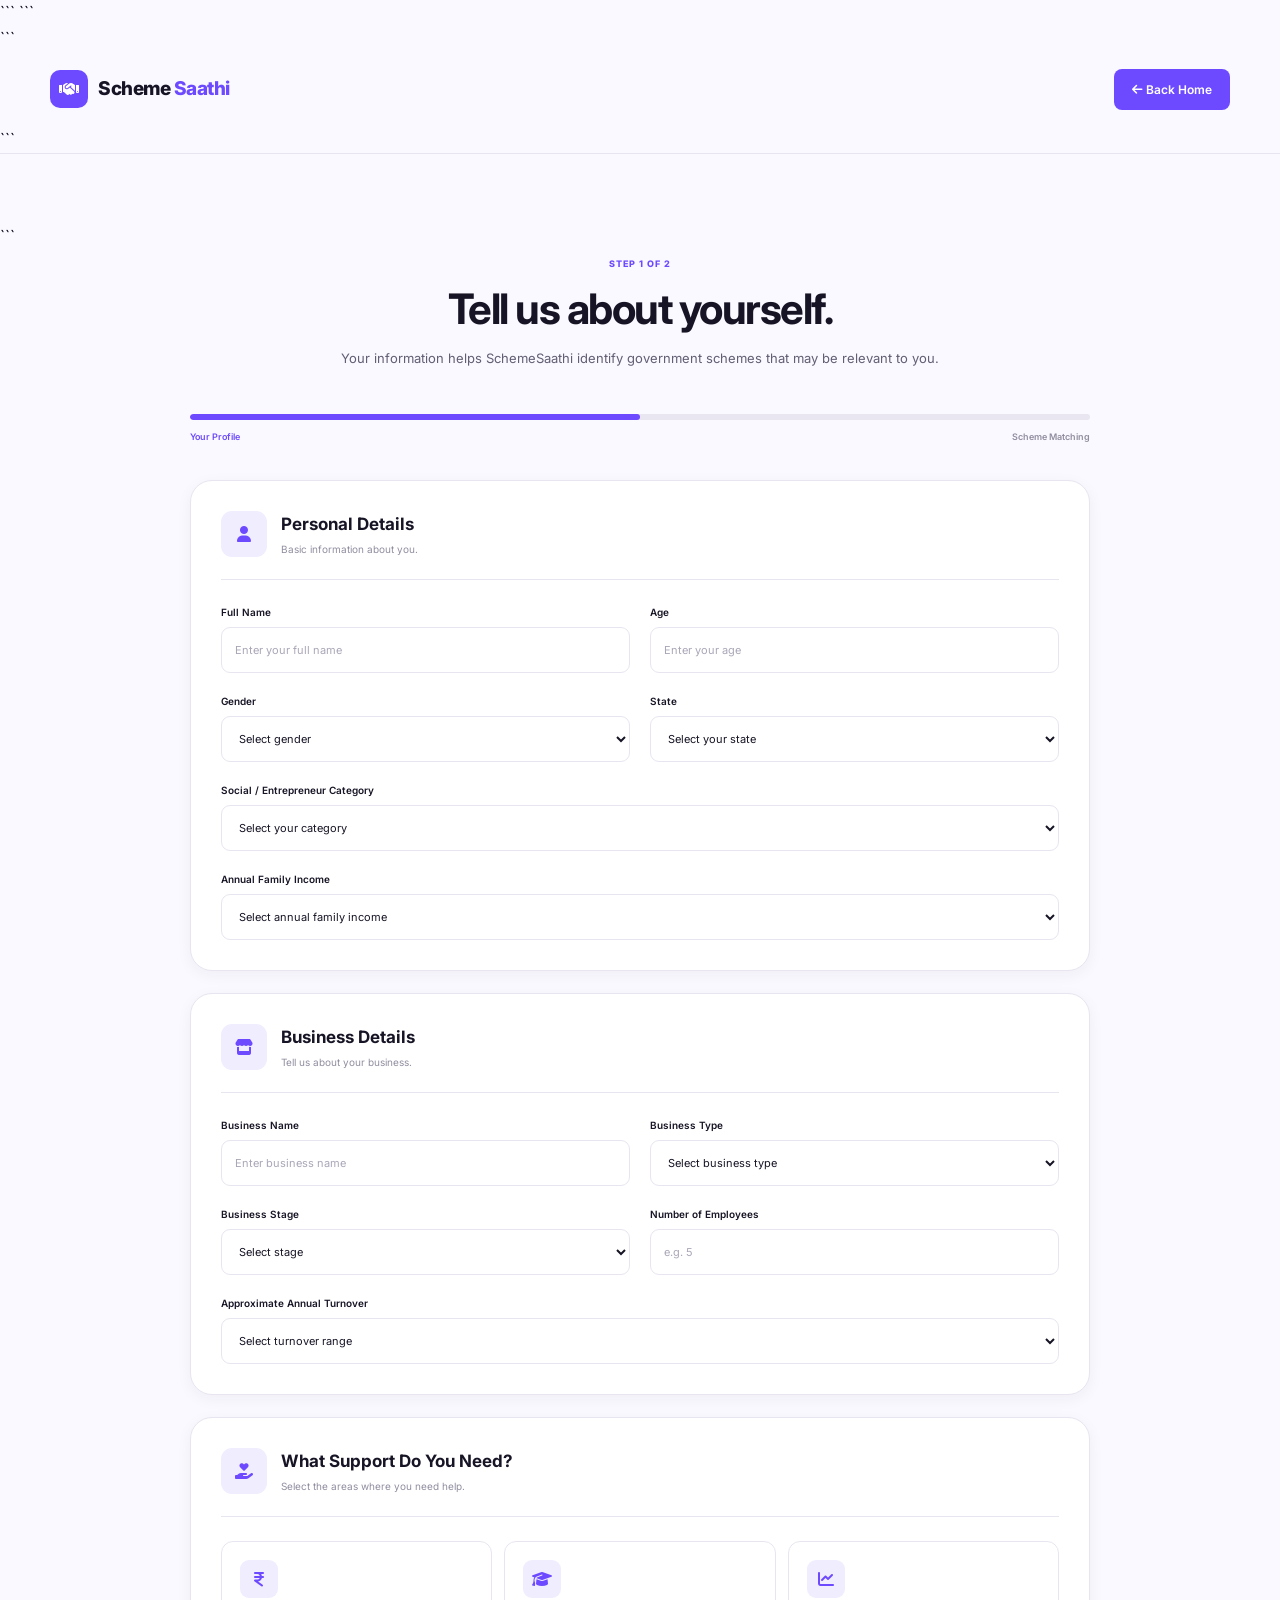
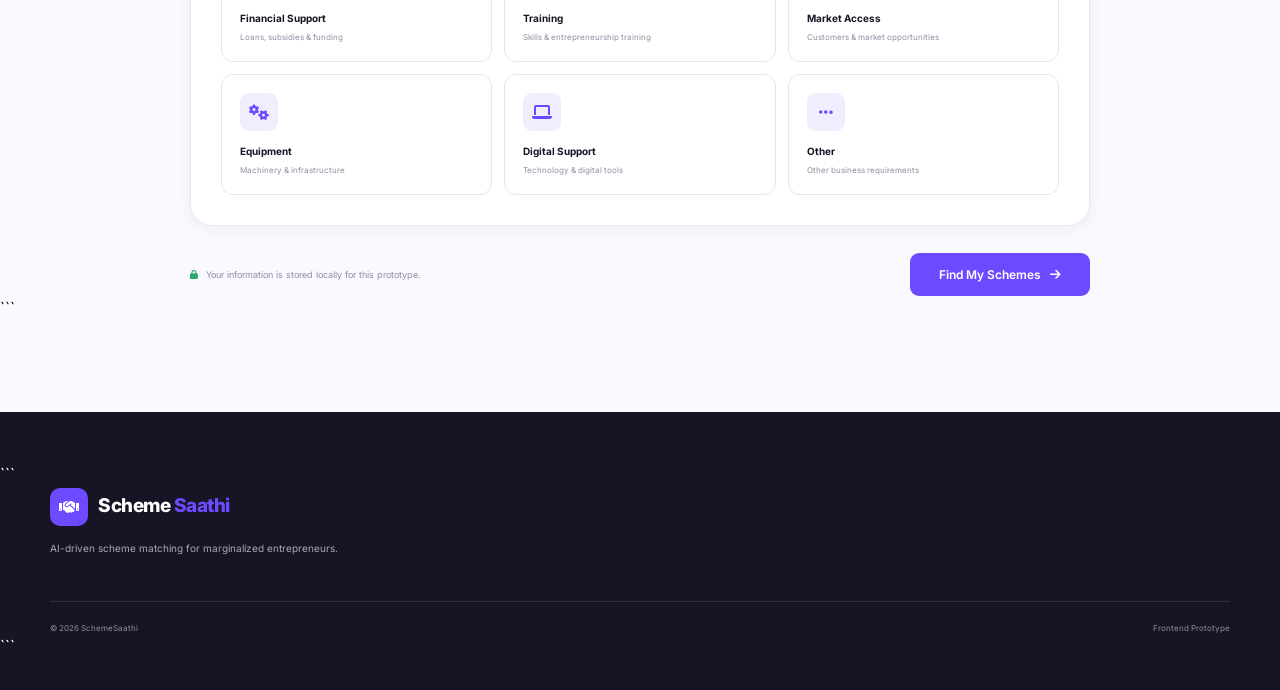
==== Frontend/results.html @ 50dd57bc "Organize frontend files into Frontend folder" ====
<!DOCTYPE html>
<html lang="en">

<head>

    <meta charset="UTF-8">

    <meta name="viewport"
          content="width=device-width, initial-scale=1.0">

    <title>Your Schemes | SchemeSaathi</title>

    <link rel="stylesheet"
          href="style.css">

    <link rel="preconnect"
          href="https://fonts.googleapis.com">

    <link rel="preconnect"
          href="https://fonts.googleapis.com"
          crossorigin>

    <link href="https://fonts.googleapis.com/css2?family=Inter:wght@400;500;600;700;800&display=swap"
          rel="stylesheet">

    <link rel="stylesheet"
          href="https://cdnjs.cloudflare.com/ajax/libs/font-awesome/6.5.2/css/all.min.css">

</head>


<body>


<!-- =========================================
     NAVBAR
========================================= -->

<header class="navbar">

    <div class="container nav-container">

        <a href="index.html"
           class="logo">

            <div class="logo-icon">

                <i class="fa-solid fa-handshake"></i>

            </div>

            <span>
                Scheme<span class="logo-highlight">
                    Saathi
                </span>
            </span>

        </a>


        <a href="profile.html"
           class="nav-button">

            <i class="fa-solid fa-user-pen"></i>

            Edit Profile

        </a>

    </div>

</header>



<!-- =========================================
     RESULTS PAGE
========================================= -->

<main class="results-page">

    <div class="container results-container">


        <!-- =================================
             PAGE HEADER
        ================================== -->

        <section class="results-page-header">

            <span class="section-label">
                PERSONALIZED RESULTS
            </span>

            <h1>
                Schemes matched for you.
            </h1>

            <p>
                Based on your profile, business needs
                and eligibility criteria, these schemes
                may be relevant to you.
            </p>

        </section>



        <!-- =================================
             PROFILE SUMMARY
        ================================== -->

        <section class="results-profile">

            <div class="results-profile-icon">

                <i class="fa-solid fa-user"></i>

            </div>


            <div class="results-profile-info">

                <strong id="userName">
                    User
                </strong>

                <span id="userSummary">
                    Your profile
                </span>

            </div>


            <a href="profile.html"
               class="secondary-button">

                <i class="fa-solid fa-pen"></i>

                Edit Profile

            </a>

        </section>



        <!-- =================================
             RESULTS TOP
        ================================== -->

        <div class="results-top">

            <div>

                <span class="section-label">
                    ELIGIBLE SCHEMES
                </span>

                <h2>
                    Recommended for you
                </h2>

            </div>


            <div class="result-number">

                <strong id="schemeCount">
                    0
                </strong>

                <span>
                    schemes found
                </span>

            </div>

        </div>



        <!-- =================================
             COMPARE BUTTON
        ================================== -->

        <div class="results-compare">

            <a href="compare.html"
               class="secondary-button">

                <i class="fa-solid fa-scale-balanced"></i>

                Compare Schemes

            </a>

        </div>



        <!-- =================================
             SCHEMES
        ================================== -->

        <section id="resultsList"
                 class="results-list">

        </section>



        <!-- =================================
             EMPTY STATE
        ================================== -->

        <section id="emptyState"
                 class="empty-state"
                 style="display:none;">

            <div class="empty-icon">

                <i class="fa-solid fa-magnifying-glass"></i>

            </div>


            <h3>
                No matching schemes found
            </h3>


            <p>
                Try updating your profile information
                or business requirements.
            </p>


            <a href="profile.html"
               class="primary-button">

                Update Profile

                <i class="fa-solid fa-arrow-right"></i>

            </a>

        </section>



        <!-- =================================
             INFO
        ================================== -->

        <section class="results-info">

            <div class="results-info-icon">

                <i class="fa-solid fa-circle-info"></i>

            </div>


            <div>

                <strong>
                    Why these schemes?
                </strong>


                <p>
                    SchemeSaathi first checks eligibility
                    requirements and then considers your
                    business needs to identify relevant
                    schemes.
                </p>

            </div>

        </section>


    </div>

</main>



<!-- =========================================
     FOOTER
========================================= -->

<footer class="footer">

    <div class="container footer-container">

        <div class="footer-brand">

            <a href="index.html"
               class="logo">

                <div class="logo-icon">

                    <i class="fa-solid fa-handshake"></i>

                </div>

                <span>
                    Scheme<span class="logo-highlight">
                        Saathi
                    </span>
                </span>

            </a>


            <p>
                AI-driven scheme matching for
                marginalized entrepreneurs.
            </p>

        </div>


        <div class="footer-bottom">

            <span>
                © 2026 SchemeSaathi
            </span>


            <span>
                Frontend Prototype
            </span>

        </div>

    </div>

</footer>


<script src="scheme-data.js"></script>
<script src="results.js"></script>

</body>

</html>
---- Frontend/style.css ----
/* =========================================
   SCHEMESAATHI
   MAIN STYLESHEET
========================================= */


/* =========================================
   VARIABLES
========================================= */

:root {

    --primary: #6d4aff;
    --primary-dark: #5635d8;
    --primary-light: #f0edff;

    --text-dark: #171525;
    --text-medium: #625e73;
    --text-light: #918d9f;

    --background: #faf9ff;
    --white: #ffffff;

    --border: #e8e5f0;

    --green: #28a96b;
    --green-light: #eaf9f1;

    --shadow-sm:
        0 4px 15px rgba(40, 30, 80, 0.05);

    --shadow-md:
        0 15px 40px rgba(40, 30, 80, 0.08);

    --shadow-lg:
        0 25px 70px rgba(40, 30, 80, 0.12);

    --radius-sm: 8px;
    --radius-md: 14px;
    --radius-lg: 22px;

    --transition:
        all 0.25s ease;

}


/* =========================================
   RESET
========================================= */

* {

    margin: 0;
    padding: 0;

    box-sizing: border-box;

}


html {

    scroll-behavior: smooth;

}


body {

    font-family: "Inter", sans-serif;

    background: var(--background);

    color: var(--text-dark);

    line-height: 1.6;

}


a {

    color: inherit;

    text-decoration: none;

}


button,
input,
select,
textarea {

    font-family: inherit;

}


/* =========================================
   CONTAINER
========================================= */

.container {

    width: min(
        1180px,
        calc(100% - 40px)
    );

    margin: 0 auto;

}


/* =========================================
   NAVBAR
========================================= */

.navbar {

    position: sticky;

    top: 0;

    z-index: 100;

    background:
        rgba(250, 249, 255, 0.92);

    backdrop-filter:
        blur(14px);

    border-bottom:
        1px solid var(--border);

}


.nav-container {

    height: 76px;

    display: flex;

    align-items: center;

    justify-content: space-between;

}


.logo {

    display: flex;

    align-items: center;

    gap: 10px;

    font-size: 19px;

    font-weight: 800;

    letter-spacing: -0.5px;

}


.logo-icon {

    width: 38px;

    height: 38px;

    display: flex;

    align-items: center;

    justify-content: center;

    background: var(--primary);

    color: white;

    border-radius: 10px;

    font-size: 16px;

}


.logo-highlight {

    color: var(--primary);

}


.nav-links {

    display: flex;

    align-items: center;

    gap: 32px;

}


.nav-links > a:not(.nav-button) {

    color: var(--text-medium);

    font-size: 13px;

    font-weight: 500;

    transition: var(--transition);

}


.nav-links > a:not(.nav-button):hover {

    color: var(--primary);

}


.nav-button {

    padding: 11px 18px;

    background: var(--primary);

    color: white;

    border-radius: 8px;

    font-size: 12px;

    font-weight: 600;

    transition: var(--transition);

}


.nav-button:hover {

    background: var(--primary-dark);

    transform: translateY(-1px);

}


.mobile-menu-btn {

    display: none;

    border: none;

    background: none;

    font-size: 20px;

}


/* =========================================
   HERO
========================================= */

.hero {

    padding:
        95px 0
        90px;

    overflow: hidden;

}


.hero-container {

    display: grid;

    grid-template-columns:
        1.05fr
        0.95fr;

    gap: 70px;

    align-items: center;

}


.hero-badge {

    display: inline-flex;

    align-items: center;

    gap: 8px;

    padding:
        7px 11px;

    background:
        var(--primary-light);

    color:
        var(--primary);

    border-radius: 30px;

    font-size: 9px;

    font-weight: 700;

    letter-spacing: 0.6px;

    margin-bottom: 22px;

}


.hero-content h1 {

    max-width: 650px;

    font-size: clamp(
        42px,
        5vw,
        66px
    );

    line-height: 1.08;

    letter-spacing: -2.5px;

}


.hero-content h1 span {

    color: var(--primary);

}


.hero-content > p {

    max-width: 590px;

    margin-top: 22px;

    color: var(--text-medium);

    font-size: 15px;

    line-height: 1.8;

}


.hero-buttons {

    display: flex;

    gap: 12px;

    margin-top: 32px;

}


.primary-button {

    display: inline-flex;

    align-items: center;

    justify-content: center;

    gap: 9px;

    padding:
        14px 20px;

    background: var(--primary);

    color: white;

    border-radius: 9px;

    font-size: 12px;

    font-weight: 600;

    transition: var(--transition);

}


.primary-button:hover {

    background: var(--primary-dark);

    transform: translateY(-2px);

    box-shadow:
        0 10px 25px
        rgba(109, 74, 255, 0.2);

}


.secondary-button {

    display: inline-flex;

    align-items: center;

    gap: 9px;

    padding:
        14px 20px;

    color: var(--text-medium);

    border:
        1px solid var(--border);

    background: white;

    border-radius: 9px;

    font-size: 12px;

    font-weight: 600;

    transition: var(--transition);

}


.secondary-button:hover {

    border-color: var(--primary);

    color: var(--primary);

}


.hero-trust {

    display: flex;

    flex-wrap: wrap;

    gap: 22px;

    margin-top: 32px;

}


.trust-item {

    display: flex;

    align-items: center;

    gap: 7px;

    color: var(--text-light);

    font-size: 9px;

}


.trust-item i {

    color: var(--primary);

}


/* =========================================
   HERO VISUAL
========================================= */

.hero-visual {

    position: relative;

    min-height: 480px;

    display: flex;

    align-items: center;

    justify-content: center;

}


.main-hero-card {

    width: 390px;

    padding: 30px;

    background: white;

    border:
        1px solid var(--border);

    border-radius: 22px;

    box-shadow:
        var(--shadow-lg);

    position: relative;

    z-index: 2;

}


.hero-card-top {

    display: flex;

    align-items: center;

    gap: 9px;

    color: var(--primary);

    font-size: 9px;

    font-weight: 700;

    letter-spacing: 0.7px;

}


.mini-icon {

    width: 34px;

    height: 34px;

    display: flex;

    align-items: center;

    justify-content: center;

    background: var(--primary-light);

    border-radius: 9px;

}


.main-hero-card h3 {

    margin-top: 25px;

    font-size: 28px;

    line-height: 1.2;

    letter-spacing: -1px;

}


.main-hero-card > p {

    margin-top: 12px;

    color: var(--text-medium);

    font-size: 11px;

}


.hero-progress {

    height: 7px;

    margin-top: 25px;

    overflow: hidden;

    background: #eeeafc;

    border-radius: 10px;

}


.hero-progress-bar {

    width: 94%;

    height: 100%;

    background: var(--primary);

    border-radius: 10px;

}


.hero-match-row {

    display: flex;

    justify-content: space-between;

    margin-top: 10px;

    font-size: 9px;

    color: var(--text-light);

}


.hero-match-row strong {

    color: var(--primary);

}


.example-scheme {

    display: flex;

    align-items: center;

    gap: 12px;

    margin-top: 25px;

    padding: 14px;

    border:
        1px solid var(--border);

    border-radius: 12px;

}


.scheme-small-icon {

    width: 40px;

    height: 40px;

    display: flex;

    align-items: center;

    justify-content: center;

    background: var(--primary-light);

    color: var(--primary);

    border-radius: 9px;

}


.example-scheme > div:nth-child(2) {

    display: flex;

    flex-direction: column;

    flex: 1;

}


.example-scheme strong {

    font-size: 10px;

}


.example-scheme span {

    color: var(--text-light);

    font-size: 8px;

}


.scheme-check {

    color: var(--green);

}


/* =========================================
   FLOATING CARDS
========================================= */

.floating-card {

    position: absolute;

    z-index: 3;

    display: flex;

    align-items: center;

    gap: 10px;

    padding: 13px 16px;

    background: white;

    border:
        1px solid var(--border);

    border-radius: 12px;

    box-shadow: var(--shadow-md);

}


.floating-card > i {

    width: 32px;

    height: 32px;

    display: flex;

    align-items: center;

    justify-content: center;

    color: var(--primary);

    background: var(--primary-light);

    border-radius: 8px;

    font-size: 12px;

}


.floating-card div {

    display: flex;

    flex-direction: column;

}


.floating-card strong {

    font-size: 9px;

}


.floating-card span {

    color: var(--text-light);

    font-size: 7px;

}


.floating-card-one {

    left: 0;

    top: 80px;

}


.floating-card-two {

    right: 0;

    bottom: 80px;

}


/* =========================================
   STATS
========================================= */

.stats-section {

    border-top:
        1px solid var(--border);

    border-bottom:
        1px solid var(--border);

    background: white;

}


.stats-container {

    display: grid;

    grid-template-columns:
        repeat(4, 1fr);

}


.stat {

    padding: 30px 20px;

    text-align: center;

    border-right:
        1px solid var(--border);

}


.stat:last-child {

    border-right: none;

}


.stat strong {

    display: block;

    color: var(--primary);

    font-size: 25px;

}


.stat span {

    display: block;

    margin-top: 4px;

    color: var(--text-light);

    font-size: 9px;

}


/* =========================================
   COMMON SECTION
========================================= */

.how-section,
.about-section {

    padding: 100px 0;

}


.section-heading {

    max-width: 650px;

    margin: 0 auto 55px;

    text-align: center;

}


.section-label {

    color: var(--primary);

    font-size: 9px;

    font-weight: 800;

    letter-spacing: 1px;

}


.section-heading h2,
.about-content h2 {

    margin-top: 10px;

    font-size: 38px;

    line-height: 1.2;

    letter-spacing: -1.5px;

}


.section-heading p {

    margin-top: 14px;

    color: var(--text-medium);

    font-size: 13px;

}


/* =========================================
   STEPS
========================================= */

.steps-grid {

    display: grid;

    grid-template-columns:
        repeat(4, 1fr);

    gap: 18px;

}


.step-card {

    position: relative;

    padding: 28px;

    background: white;

    border:
        1px solid var(--border);

    border-radius: var(--radius-md);

    transition: var(--transition);

}


.step-card:hover {

    transform: translateY(-5px);

    box-shadow: var(--shadow-md);

}


.step-number {

    color: #c8c3d8;

    font-size: 10px;

    font-weight: 700;

}


.step-icon {

    width: 46px;

    height: 46px;

    display: flex;

    align-items: center;

    justify-content: center;

    margin-top: 25px;

    background: var(--primary-light);

    color: var(--primary);

    border-radius: 11px;

}


.step-card h3 {

    margin-top: 20px;

    font-size: 15px;

}


.step-card p {

    margin-top: 9px;

    color: var(--text-medium);

    font-size: 10px;

    line-height: 1.7;

}


/* =========================================
   ABOUT
========================================= */

.about-section {

    background: white;

}


.about-container {

    display: grid;

    grid-template-columns:
        1fr
        1fr;

    gap: 90px;

    align-items: center;

}


.about-content h2 {

    max-width: 520px;

}


.about-content > p {

    max-width: 540px;

    margin-top: 17px;

    color: var(--text-medium);

    font-size: 12px;

}


.about-content .primary-button {

    margin-top: 28px;

}


.about-visual {

    display: flex;

    justify-content: center;

}


.about-box {

    width: min(100%, 420px);

    padding: 32px;

    background: var(--background);

    border:
        1px solid var(--border);

    border-radius: 20px;

}


.about-box-icon {

    width: 48px;

    height: 48px;

    display: flex;

    align-items: center;

    justify-content: center;

    background: var(--primary-light);

    color: var(--primary);

    border-radius: 12px;

}


.about-box h3 {

    margin-top: 20px;

    font-size: 22px;

}


.about-box > p {

    margin-top: 7px;

    color: var(--text-medium);

    font-size: 11px;

}


.about-points {

    display: grid;

    gap: 12px;

    margin-top: 25px;

}


.about-points div {

    display: flex;

    align-items: center;

    gap: 10px;

    color: var(--text-medium);

    font-size: 10px;

}


.about-points i {

    color: var(--green);

}


/* =========================================
   CTA
========================================= */

.cta-section {

    padding: 80px 0;

}


.cta-container {

    display: flex;

    align-items: center;

    justify-content: space-between;

    gap: 40px;

    padding: 50px;

    background:
        var(--primary);

    border-radius: 22px;

    color: white;

}


.cta-container .section-label {

    color: #dcd5ff;

}


.cta-container h2 {

    margin-top: 8px;

    max-width: 600px;

    font-size: 34px;

    line-height: 1.2;

}


.cta-container p {

    margin-top: 8px;

    color: #ddd7ff;

    font-size: 11px;

}


.cta-button {

    display: inline-flex;

    align-items: center;

    gap: 9px;

    padding: 14px 20px;

    background: white;

    color: var(--primary);

    border-radius: 9px;

    font-size: 11px;

    font-weight: 700;

    white-space: nowrap;

    transition: var(--transition);

}


.cta-button:hover {

    transform: translateY(-2px);

}


/* =========================================
   FOOTER
========================================= */

.footer {

    padding: 50px 0 30px;

    background: #171525;

    color: white;

}


.footer-container {

    display: flex;

    flex-direction: column;

}


.footer-brand .logo {

    color: white;

}


.footer-brand p {

    max-width: 360px;

    margin-top: 14px;

    color: #aaa6b7;

    font-size: 10px;

}


.footer-bottom {

    display: flex;

    justify-content: space-between;

    margin-top: 45px;

    padding-top: 20px;

    border-top:
        1px solid rgba(255,255,255,0.1);

    color: #8f8b9c;

    font-size: 8px;

}


/* =========================================
   RESPONSIVE
========================================= */

@media (max-width: 900px) {

    .hero-container {

        grid-template-columns: 1fr;

    }


    .hero-content {

        text-align: center;

    }


    .hero-content > p {

        margin-left: auto;
        margin-right: auto;

    }


    .hero-buttons,
    .hero-trust {

        justify-content: center;

    }


    .steps-grid {

        grid-template-columns:
            repeat(2, 1fr);

    }


    .about-container {

        grid-template-columns: 1fr;

    }

}


@media (max-width: 650px) {

    .container {

        width:
            calc(100% - 28px);

    }


    .nav-links {

        display: none;

    }


    .mobile-menu-btn {

        display: block;

    }


    .hero {

        padding: 65px 0;

    }


    .hero-content h1 {

        font-size: 40px;

        letter-spacing: -1.8px;

    }


    .hero-buttons {

        flex-direction: column;

    }


    .hero-buttons a {

        width: 100%;

    }


    .hero-visual {

        min-height: 400px;

    }


    .main-hero-card {

        width: 100%;

    }


    .floating-card {

        display: none;

    }


    .stats-container {

        grid-template-columns:
            repeat(2, 1fr);

    }


    .stat {

        border-bottom:
            1px solid var(--border);

    }


    .steps-grid {

        grid-template-columns: 1fr;

    }


    .section-heading h2,
    .about-content h2 {

        font-size: 30px;

    }


    .cta-container {

        flex-direction: column;

        align-items: flex-start;

        padding: 32px;

    }


    .cta-container h2 {

        font-size: 28px;

    }


    .footer-bottom {

        flex-direction: column;

        gap: 8px;

    }

}
/* =========================================
   PROFILE PAGE
========================================= */

.profile-page {

    padding: 70px 0 90px;

}


.profile-container {

    max-width: 900px;

}


.profile-heading {

    text-align: center;

    max-width: 650px;

    margin: 0 auto;

}


.profile-heading h1 {

    margin-top: 10px;

    font-size: 42px;

    line-height: 1.15;

    letter-spacing: -1.5px;

}


.profile-heading p {

    margin-top: 14px;

    color: var(--text-medium);

    font-size: 13px;

    line-height: 1.7;

}


/* =========================================
   PROFILE PROGRESS
========================================= */

.profile-progress {

    margin: 45px auto 35px;

}


.progress-track {

    height: 6px;

    background: #e9e6f2;

    border-radius: 20px;

    overflow: hidden;

}


.progress-fill {

    width: 50%;

    height: 100%;

    background: var(--primary);

    border-radius: 20px;

}


.progress-labels {

    display: flex;

    justify-content: space-between;

    margin-top: 10px;

    color: var(--text-light);

    font-size: 9px;

    font-weight: 600;

}


.progress-labels .active {

    color: var(--primary);

}


/* =========================================
   PROFILE FORM
========================================= */

.profile-form {

    display: flex;

    flex-direction: column;

    gap: 22px;

}


.profile-section {

    padding: 30px;

    background: white;

    border: 1px solid var(--border);

    border-radius: var(--radius-lg);

    box-shadow: var(--shadow-sm);

}


.profile-section-header {

    display: flex;

    align-items: center;

    gap: 14px;

    padding-bottom: 22px;

    margin-bottom: 24px;

    border-bottom: 1px solid var(--border);

}


.section-icon {

    width: 46px;

    height: 46px;

    display: flex;

    align-items: center;

    justify-content: center;

    flex-shrink: 0;

    background: var(--primary-light);

    color: var(--primary);

    border-radius: 11px;

}


.profile-section-header h2 {

    font-size: 17px;

}


.profile-section-header p {

    margin-top: 3px;

    color: var(--text-light);

    font-size: 10px;

}


/* =========================================
   FORM GRID
========================================= */

.form-grid {

    display: grid;

    grid-template-columns:
        repeat(2, 1fr);

    gap: 20px;

}


.form-group {

    display: flex;

    flex-direction: column;

    gap: 7px;

}


.form-group.full-width {

    grid-column: 1 / -1;

}


.form-group label {

    font-size: 10px;

    font-weight: 600;

    color: var(--text-dark);

}


.form-group input,
.form-group select {

    width: 100%;

    height: 46px;

    padding: 0 13px;

    border: 1px solid var(--border);

    border-radius: 9px;

    background: #fff;

    color: var(--text-dark);

    font-size: 11px;

    outline: none;

    transition: var(--transition);

}


.form-group input::placeholder {

    color: #aaa6b7;

}


.form-group input:focus,
.form-group select:focus {

    border-color: var(--primary);

    box-shadow:
        0 0 0 3px
        rgba(109, 74, 255, 0.08);

}


/* =========================================
   SUPPORT CARDS
========================================= */

.support-grid {

    display: grid;

    grid-template-columns:
        repeat(3, 1fr);

    gap: 12px;

}


.support-card {

    position: relative;

    display: flex;

    flex-direction: column;

    align-items: flex-start;

    padding: 18px;

    border: 1px solid var(--border);

    border-radius: 12px;

    cursor: pointer;

    transition: var(--transition);

}


.support-card:hover {

    border-color: #c8bfff;

    transform: translateY(-2px);

}


.support-card input {

    position: absolute;

    opacity: 0;

}


.support-card:has(input:checked) {

    border-color: var(--primary);

    background: var(--primary-light);

}


.support-icon {

    width: 38px;

    height: 38px;

    display: flex;

    align-items: center;

    justify-content: center;

    background: var(--primary-light);

    color: var(--primary);

    border-radius: 9px;

    margin-bottom: 12px;

}


.support-card strong {

    font-size: 10px;

}


.support-card span {

    margin-top: 5px;

    color: var(--text-light);

    font-size: 8px;

    line-height: 1.5;

}


/* =========================================
   SUBMIT
========================================= */

.profile-submit {

    display: flex;

    align-items: center;

    justify-content: space-between;

    gap: 20px;

    padding-top: 5px;

}


.privacy-note {

    display: flex;

    align-items: center;

    gap: 8px;

    color: var(--text-light);

    font-size: 9px;

}


.privacy-note i {

    color: var(--green);

}


.profile-submit-button {

    border: none;

    cursor: pointer;

    min-width: 180px;

}


/* =========================================
   PROFILE RESPONSIVE
========================================= */

@media (max-width: 700px) {

    .profile-heading h1 {

        font-size: 34px;

    }


    .profile-section {

        padding: 22px;

    }


    .form-grid {

        grid-template-columns: 1fr;

    }


    .form-group.full-width {

        grid-column: auto;

    }


    .support-grid {

        grid-template-columns:
            repeat(2, 1fr);

    }


    .profile-submit {

        flex-direction: column;

        align-items: stretch;

    }


    .profile-submit-button {

        width: 100%;

    }

}


@media (max-width: 450px) {

    .support-grid {

        grid-template-columns: 1fr;

    }

}

/* =========================================
   MATCHING PAGE
========================================= */

.matching-page {

    min-height: calc(100vh - 76px);

    padding: 75px 0 90px;

}


.matching-container {

    max-width: 820px;

}


/* =========================================
   MATCHING HEADING
========================================= */

.matching-heading {

    text-align: center;

    max-width: 650px;

    margin: 0 auto 42px;

}


.matching-heading h1 {

    margin-top: 10px;

    font-size: 42px;

    line-height: 1.15;

    letter-spacing: -1.5px;

}


.matching-heading h1 span {

    color: var(--primary);

}


.matching-heading p {

    margin-top: 13px;

    color: var(--text-medium);

    font-size: 12px;

}


/* =========================================
   PROFILE SUMMARY
========================================= */

.matching-profile-card {

    display: flex;

    align-items: center;

    gap: 15px;

    padding: 20px 22px;

    background: white;

    border: 1px solid var(--border);

    border-radius: var(--radius-md);

    box-shadow: var(--shadow-sm);

}


.matching-profile-icon {

    width: 48px;

    height: 48px;

    display: flex;

    align-items: center;

    justify-content: center;

    flex-shrink: 0;

    background: var(--primary-light);

    color: var(--primary);

    border-radius: 12px;

}


.matching-profile-info {

    display: flex;

    flex-direction: column;

    flex: 1;

}


.matching-profile-info > span {

    color: var(--text-light);

    font-size: 8px;

    font-weight: 700;

    letter-spacing: 0.8px;

}


.matching-profile-info strong {

    margin-top: 3px;

    font-size: 13px;

}


.matching-profile-info p {

    margin-top: 2px;

    color: var(--text-medium);

    font-size: 9px;

}


.profile-check {

    width: 35px;

    height: 35px;

    display: flex;

    align-items: center;

    justify-content: center;

    background: var(--green-light);

    color: var(--green);

    border-radius: 50%;

    font-size: 12px;

}


/* =========================================
   ANALYSIS CARD
========================================= */

.analysis-card {

    margin-top: 18px;

    padding: 30px;

    background: white;

    border: 1px solid var(--border);

    border-radius: var(--radius-lg);

    box-shadow: var(--shadow-md);

}


.analysis-progress-header {

    display: flex;

    align-items: center;

    justify-content: space-between;

    color: var(--text-medium);

    font-size: 10px;

    font-weight: 600;

}


.analysis-progress-header strong {

    color: var(--primary);

    font-size: 11px;

}


.matching-progress {

    width: 100%;

    height: 7px;

    margin-top: 12px;

    overflow: hidden;

    background: #eeeafc;

    border-radius: 20px;

}


.matching-progress-bar {

    width: 0%;

    height: 100%;

    background: var(--primary);

    border-radius: 20px;

    transition: width 0.7s ease;

}


/* =========================================
   ANALYSIS LIST
========================================= */

.analysis-list {

    display: flex;

    flex-direction: column;

    margin-top: 28px;

}


.analysis-item {

    display: flex;

    align-items: center;

    gap: 14px;

    padding: 17px 0;

    border-bottom: 1px solid var(--border);

    opacity: 0.45;

    transition: var(--transition);

}


.analysis-item:last-child {

    border-bottom: none;

}


.analysis-item.active,
.analysis-item.completed {

    opacity: 1;

}


.analysis-item-icon {

    width: 40px;

    height: 40px;

    display: flex;

    align-items: center;

    justify-content: center;

    flex-shrink: 0;

    background: var(--primary-light);

    color: var(--primary);

    border-radius: 10px;

    font-size: 12px;

}


.analysis-item-content {

    display: flex;

    flex-direction: column;

    flex: 1;

}


.analysis-item-content strong {

    font-size: 11px;

}


.analysis-item-content span {

    margin-top: 3px;

    color: var(--text-light);

    font-size: 8px;

}


.analysis-status {

    width: 25px;

    display: flex;

    justify-content: center;

    color: #d8d4e4;

    font-size: 7px;

}


.analysis-item.active .analysis-status {

    color: var(--primary);

    font-size: 12px;

}


.analysis-item.completed .analysis-status {

    color: var(--green);

    font-size: 13px;

}


/* =========================================
   MATCHING NOTE
========================================= */

.matching-note {

    display: flex;

    align-items: center;

    justify-content: center;

    gap: 7px;

    margin-top: 20px;

    color: var(--text-light);

    font-size: 8px;

}


.matching-note i {

    color: var(--green);

}


/* =========================================
   MATCHING RESPONSIVE
========================================= */

@media (max-width: 650px) {

    .matching-page {

        padding: 55px 0 70px;

    }


    .matching-heading h1 {

        font-size: 34px;

    }


    .analysis-card {

        padding: 22px;

    }


    .matching-profile-card {

        padding: 17px;

    }


    .analysis-item {

        gap: 10px;

    }


    .analysis-item-content span {

        line-height: 1.5;

    }

}


   SCHEMESAATHI
   SCHEME DETAILS PAGE
/*========================================= */


/* =========================================
   PAGE
========================================= */

.scheme-details-page {

    padding: 65px 0 90px;

}


.scheme-details-container {

    max-width: 1000px;

}


/* =========================================
   SCHEME HEADER
========================================= */

.scheme-details-header {

    display: grid;

    grid-template-columns: auto 1fr auto;

    align-items: center;

    gap: 22px;

    padding: 30px;

    background: white;

    border: 1px solid var(--border);

    border-radius: var(--radius-lg);

    box-shadow: var(--shadow-sm);

}


.scheme-details-icon {

    width: 70px;

    height: 70px;

    display: flex;

    align-items: center;

    justify-content: center;

    background: var(--primary-light);

    color: var(--primary);

    border-radius: 17px;

    font-size: 25px;

}


.scheme-details-heading h1 {

    margin-top: 7px;

    font-size: 32px;

    line-height: 1.2;

    letter-spacing: -1px;

}


.scheme-details-heading p {

    margin-top: 8px;

    color: var(--text-medium);

    font-size: 11px;

    line-height: 1.7;

}


.details-eligible-badge {

    display: inline-flex;

    align-items: center;

    gap: 6px;

    padding: 8px 12px;

    background: var(--green-light);

    color: var(--green);

    border-radius: 20px;

    font-size: 9px;

    font-weight: 700;

}


/* =========================================
   MATCH CARD
========================================= */

.details-match-card {

    margin-top: 20px;

    padding: 25px;

    background: var(--primary-light);

    border: 1px solid #ddd6ff;

    border-radius: var(--radius-lg);

}


.details-match-top {

    display: flex;

    align-items: center;

    justify-content: space-between;

    gap: 20px;

}


.details-match-top h2 {

    margin-top: 6px;

    font-size: 18px;

}


.details-match-top > strong {

    color: var(--primary);

    font-size: 30px;

}


.details-match-track {

    height: 7px;

    margin-top: 20px;

    background: #ddd8f4;

    border-radius: 20px;

    overflow: hidden;

}


.details-match-fill {

    width: 0;

    height: 100%;

    background: var(--primary);

    border-radius: 20px;

    transition: width 0.8s ease;

}


/* =========================================
   COMMON DETAILS SECTION
========================================= */

.details-section {

    margin-top: 20px;

    padding: 28px;

    background: white;

    border: 1px solid var(--border);

    border-radius: var(--radius-lg);

    box-shadow: var(--shadow-sm);

}


.details-section-header {

    display: flex;

    align-items: center;

    gap: 14px;

    padding-bottom: 20px;

    margin-bottom: 20px;

    border-bottom: 1px solid var(--border);

}


.details-section-icon {

    width: 44px;

    height: 44px;

    display: flex;

    align-items: center;

    justify-content: center;

    flex-shrink: 0;

    background: var(--primary-light);

    color: var(--primary);

    border-radius: 11px;

}


.details-section-header h2 {

    font-size: 17px;

}


.details-section-header p {

    margin-top: 3px;

    color: var(--text-light);

    font-size: 9px;

}


/* =========================================
   WHY THIS SCHEME
========================================= */

.details-content-box {

    padding: 18px;

    background: var(--background);

    border: 1px solid var(--border);

    border-radius: 12px;

    color: var(--text-medium);

    font-size: 10px;

    line-height: 1.8;

}


/* =========================================
   BENEFITS
========================================= */

.benefits-grid {

    display: grid;

    grid-template-columns: repeat(2, 1fr);

    gap: 12px;

}


.benefit-item {

    display: flex;

    align-items: flex-start;

    gap: 10px;

    padding: 15px;

    background: var(--background);

    border: 1px solid var(--border);

    border-radius: 11px;

    color: var(--text-medium);

    font-size: 10px;

    line-height: 1.6;

}


.benefit-item i {

    margin-top: 2px;

    color: var(--green);

}


/* =========================================
   ELIGIBILITY
========================================= */

.eligibility-list {

    display: grid;

    gap: 11px;

}


.eligibility-item {

    display: flex;

    align-items: flex-start;

    gap: 10px;

    padding: 13px 15px;

    border: 1px solid var(--border);

    border-radius: 10px;

    color: var(--text-medium);

    font-size: 10px;

}


.eligibility-item i {

    color: var(--green);

    margin-top: 2px;

}


/* =========================================
   MISSING REQUIREMENTS
========================================= */

.gap-section {

    border-color: #eee5d2;

}


.gap-icon {

    color: #b07a22;

    background: #fff7e8;

}


.missing-list {

    display: grid;

    gap: 10px;

}


.missing-item {

    display: flex;

    align-items: flex-start;

    gap: 10px;

    padding: 14px;

    background: #fffaf0;

    border: 1px solid #f0dfbd;

    border-radius: 10px;

    color: var(--text-medium);

    font-size: 10px;

}


.missing-item i {

    color: #b07a22;

    margin-top: 2px;

}


.no-missing {

    display: flex;

    align-items: flex-start;

    gap: 12px;

    padding: 17px;

    background: var(--green-light);

    border: 1px solid #d5f0e2;

    border-radius: 11px;

}


.no-missing > i {

    color: var(--green);

    margin-top: 2px;

}


.no-missing strong {

    font-size: 10px;

}


.no-missing p {

    margin-top: 4px;

    color: var(--text-medium);

    font-size: 9px;

}


/* =========================================
   DOCUMENT CHECKLIST
========================================= */

.document-list {

    display: grid;

    grid-template-columns: repeat(2, 1fr);

    gap: 10px;

}


.document-item {

    display: flex;

    align-items: center;

    gap: 11px;

    padding: 14px;

    border: 1px solid var(--border);

    border-radius: 10px;

    cursor: pointer;

    color: var(--text-medium);

    font-size: 10px;

    transition: var(--transition);

}


.document-item:hover {

    border-color: #c8bfff;

    background: var(--primary-light);

}


.document-item input {

    display: none;

}


.document-check {

    width: 20px;

    height: 20px;

    display: flex;

    align-items: center;

    justify-content: center;

    flex-shrink: 0;

    border: 1px solid var(--border);

    border-radius: 5px;

    color: white;

    font-size: 9px;

    transition: var(--transition);

}


.document-item input:checked
~ .document-check {

    background: var(--primary);

    border-color: var(--primary);

}


.document-item input:checked
~ .document-check i {

    display: block;

}


.document-check i {

    display: none;

}


/* =========================================
   APPLY SECTION
========================================= */

.apply-section {

    display: flex;

    align-items: center;

    justify-content: space-between;

    gap: 30px;

    margin-top: 20px;

    padding: 35px;

    background: var(--primary);

    color: white;

    border-radius: var(--radius-lg);

}


.apply-section .section-label {

    color: #dcd5ff;

}


.apply-section h2 {

    margin-top: 7px;

    font-size: 25px;

}


.apply-section p {

    max-width: 570px;

    margin-top: 7px;

    color: #ddd7ff;

    font-size: 10px;

    line-height: 1.7;

}


.apply-button {

    display: inline-flex;

    align-items: center;

    justify-content: center;

    gap: 8px;

    padding: 13px 17px;

    background: white;

    color: var(--primary);

    border-radius: 9px;

    font-size: 10px;

    font-weight: 700;

    white-space: nowrap;

    transition: var(--transition);

}


.apply-button:hover {

    transform: translateY(-2px);

}


/* =========================================
   BACK
========================================= */

.details-back {

    display: flex;

    justify-content: center;

    margin-top: 25px;

}


/* =========================================
   RESPONSIVE
========================================= */

@media (max-width: 700px) {

    .scheme-details-page {

        padding: 50px 0 70px;

    }


    .scheme-details-header {

        grid-template-columns: 1fr;

        text-align: center;

    }


    .scheme-details-icon {

        margin: 0 auto;

    }


    .details-eligible-badge {

        justify-self: center;

    }


    .scheme-details-heading h1 {

        font-size: 27px;

    }


    .details-match-top {

        align-items: flex-start;

    }


    .details-match-top > strong {

        font-size: 25px;

    }


    .benefits-grid,
    .document-list {

        grid-template-columns: 1fr;

    }


    .apply-section {

        flex-direction: column;

        align-items: flex-start;

    }


    .apply-button {

        width: 100%;

    }

}


@media (max-width: 450px) {

    .details-section,
    .details-match-card,
    .scheme-details-header {

        padding: 20px;

    }

}

.results-compare {
    display: flex;
    justify-content: flex-end;
    margin-bottom: 20px;
}

/* =========================================
   DOCUMENT CHECKLIST ENHANCEMENT
========================================= */

.checklist-progress {

    margin-bottom: 24px;

    padding: 18px;

    background: var(--background);

    border: 1px solid var(--border);

    border-radius: 12px;

}


.checklist-progress-top {

    display: flex;

    align-items: center;

    justify-content: space-between;

    gap: 15px;

    margin-bottom: 10px;

    font-size: 10px;

    color: var(--text-medium);

}


.checklist-progress-top strong {

    color: var(--primary);

    font-size: 10px;

}


.checklist-progress-track {

    height: 7px;

    overflow: hidden;

    background: #e9e6f2;

    border-radius: 20px;

}


.checklist-progress-fill {

    width: 0%;

    height: 100%;

    background: var(--primary);

    border-radius: 20px;

    transition:
        width 0.3s ease;

}


.document-list {

    display: grid;

    gap: 10px;

}


.document-item {

    display: flex;

    align-items: center;

    gap: 12px;

    padding: 15px;

    border: 1px solid var(--border);

    border-radius: 11px;

    background: white;

    cursor: pointer;

    transition: var(--transition);

}


.document-item:hover {

    border-color: #c8bfff;

    transform: translateY(-1px);

}


.document-item input {

    position: absolute;

    opacity: 0;

}


.document-check {

    width: 24px;

    height: 24px;

    display: flex;

    align-items: center;

    justify-content: center;

    flex-shrink: 0;

    border: 1.5px solid var(--border);

    border-radius: 7px;

    color: white;

    font-size: 10px;

    transition: var(--transition);

}


.document-check i {

    opacity: 0;

}


.document-name {

    color: var(--text-dark);

    font-size: 11px;

    font-weight: 500;

    transition: var(--transition);

}


.document-item.completed {

    border-color: #bce8d0;

    background: var(--green-light);

}


.document-item.completed .document-check {

    border-color: var(--green);

    background: var(--green);

}


.document-item.completed .document-check i {

    opacity: 1;

}


.document-item.completed .document-name {

    color: var(--text-medium);

    text-decoration: line-through;

}


.checklist-footer {

    display: flex;

    align-items: center;

    justify-content: space-between;

    gap: 20px;

    margin-top: 18px;

    padding-top: 18px;

    border-top: 1px solid var(--border);

}


.checklist-footer span {

    color: var(--text-light);

    font-size: 9px;

}


.checklist-reset {

    display: inline-flex;

    align-items: center;

    gap: 7px;

    padding: 9px 13px;

    border: 1px solid var(--border);

    background: white;

    color: var(--text-medium);

    border-radius: 8px;

    font-size: 9px;

    font-weight: 600;

    cursor: pointer;

    transition: var(--transition);

}


.checklist-reset:hover {

    border-color: var(--primary);

    color: var(--primary);

}


@media (max-width: 600px) {

    .checklist-progress-top {

        align-items: flex-start;

        flex-direction: column;

        gap: 5px;

    }


    .checklist-footer {

        align-items: flex-start;

        flex-direction: column;

    }


    .checklist-reset {

        width: 100%;

        justify-content: center;

    }

}

/* =========================================================

/* =========================================================
   SCHEMESAATHI
   PEAK RESULTS PAGE UI
   Government-Tech × Premium SaaS
   ========================================================= */


/* =========================================================
   PAGE
========================================================= */

.results-page {
    min-height: 100vh;
    padding: 64px 0 100px;

    background:
        radial-gradient(
            circle at 85% 0%,
            rgba(37, 99, 235, 0.075),
            transparent 30%
        ),
        radial-gradient(
            circle at 0% 35%,
            rgba(16, 185, 129, 0.045),
            transparent 28%
        ),
        linear-gradient(
            180deg,
            #f8fafc 0%,
            #f8fafc 55%,
            #f1f5f9 100%
        );
}


.results-container {
    width: min(1180px, calc(100% - 40px));
    margin: 0 auto;
}


/* =========================================================
   PAGE HEADER
========================================================= */

.results-page-header {
    max-width: 780px;
    margin: 0 auto 42px;
    text-align: center;
}


.results-page-header .section-label {
    display: inline-flex;
    align-items: center;
    justify-content: center;

    padding: 7px 13px;

    border: 1px solid rgba(37, 99, 235, 0.16);
    border-radius: 999px;

    background: rgba(239, 246, 255, 0.8);

    color: #2563eb;

    font-size: 9px;
    font-weight: 800;

    letter-spacing: 0.14em;
}


.results-page-header h1 {
    margin: 17px 0 12px;

    color: #0f172a;

    font-size: clamp(36px, 5vw, 52px);
    line-height: 1.04;

    letter-spacing: -0.05em;

    font-weight: 850;
}


.results-page-header p {
    max-width: 660px;
    margin: 0 auto;

    color: #64748b;

    font-size: 14px;
    line-height: 1.7;
}


/* =========================================================
   PROFILE SUMMARY
========================================================= */

.results-profile {
    display: flex;
    align-items: center;
    gap: 14px;

    min-height: 76px;

    padding: 13px 15px;

    margin-bottom: 46px;

    border: 1px solid rgba(226, 232, 240, 0.95);
    border-radius: 18px;

    background: rgba(255, 255, 255, 0.88);

    box-shadow:
        0 8px 30px rgba(15, 23, 42, 0.045);

    backdrop-filter: blur(14px);
}


.results-profile-icon {
    width: 46px;
    height: 46px;

    display: flex;
    align-items: center;
    justify-content: center;

    flex-shrink: 0;

    border-radius: 13px;

    background:
        linear-gradient(
            145deg,
            #eff6ff,
            #dbeafe
        );

    color: #2563eb;

    font-size: 16px;
}


.results-profile-info {
    display: flex;
    flex-direction: column;

    min-width: 0;
}


.results-profile-info strong {
    color: #0f172a;

    font-size: 14px;
    font-weight: 800;

    white-space: nowrap;
    overflow: hidden;
    text-overflow: ellipsis;
}


.results-profile-info span {
    margin-top: 3px;

    color: #64748b;

    font-size: 11px;
    font-weight: 500;
}


.results-profile .secondary-button {
    margin-left: auto;
}


/* =========================================================
   RESULTS HEADER
========================================================= */

.results-top {
    display: flex;
    align-items: flex-end;
    justify-content: space-between;

    gap: 24px;

    margin-bottom: 12px;
}


.results-top .section-label {
    color: #64748b;

    font-size: 9px;
    font-weight: 850;

    letter-spacing: 0.15em;
}


.results-top h2 {
    margin: 7px 0 0;

    color: #0f172a;

    font-size: 27px;
    line-height: 1.15;

    font-weight: 850;

    letter-spacing: -0.035em;
}


/* =========================================================
   RESULT COUNT
========================================================= */

.result-number {
    display: flex;
    align-items: baseline;
    gap: 7px;

    padding-bottom: 2px;

    white-space: nowrap;
}


.result-number strong {
    color: #2563eb;

    font-size: 30px;
    line-height: 1;

    font-weight: 850;

    letter-spacing: -0.05em;
}


.result-number span {
    color: #64748b;

    font-size: 11px;
    font-weight: 650;
}


/* =========================================================
   COMPARE
========================================================= */

.results-compare {
    display: flex;
    justify-content: flex-end;

    margin-bottom: 22px;
}


.results-compare .secondary-button {
    display: inline-flex;
    align-items: center;
    gap: 8px;

    padding: 9px 13px;

    border: 1px solid #e2e8f0;
    border-radius: 10px;

    background: #ffffff;

    color: #475569;

    font-size: 11px;
    font-weight: 700;

    box-shadow:
        0 3px 10px rgba(15, 23, 42, 0.025);
}


.results-compare .secondary-button:hover {
    border-color: #bfdbfe;

    background: #eff6ff;

    color: #2563eb;
}


/* =========================================================
   RESULTS GRID
========================================================= */

.results-list {
    display: grid;

    grid-template-columns:
        repeat(2, minmax(0, 1fr));

    gap: 20px;

    align-items: stretch;
}


/* =========================================================
   SCHEME CARD
========================================================= */

.scheme-card {
    position: relative;

    display: flex;
    flex-direction: column;

    min-width: 0;

    padding: 21px;

    border: 1px solid #e2e8f0;
    border-radius: 19px;

    background:
        linear-gradient(
            180deg,
            #ffffff 0%,
            #ffffff 100%
        );

    box-shadow:
        0 5px 18px rgba(15, 23, 42, 0.035);

    overflow: hidden;

    transition:
        transform 0.25s cubic-bezier(.2,.8,.2,1),
        border-color 0.25s ease,
        box-shadow 0.25s ease;
}


.scheme-card::before {
    content: "";

    position: absolute;

    top: 0;
    left: 0;
    right: 0;

    height: 2px;

    background:
        linear-gradient(
            90deg,
            #2563eb,
            #38bdf8
        );

    opacity: 0;

    transition: opacity 0.25s ease;
}


.scheme-card:hover {
    transform: translateY(-4px);

    border-color: #bfdbfe;

    box-shadow:
        0 18px 45px rgba(15, 23, 42, 0.075);
}


.scheme-card:hover::before {
    opacity: 1;
}


/* =========================================================
   CARD TOP
========================================================= */

.scheme-card-top {
    display: flex;
    align-items: center;
    justify-content: space-between;

    gap: 12px;

    margin-bottom: 17px;
}


/* =========================================================
   CATEGORY
========================================================= */

.scheme-category {
    display: inline-flex;
    align-items: center;
    gap: 8px;

    min-width: 0;

    padding: 5px 8px;

    border-radius: 7px;

    background: #f8fafc;

    color: #475569;

    font-size: 9px;
    font-weight: 800;

    text-transform: uppercase;

    letter-spacing: 0.055em;

    white-space: nowrap;
}


.scheme-category-icon {
    width: 22px;
    height: 22px;

    display: flex;
    align-items: center;
    justify-content: center;

    flex-shrink: 0;

    border-radius: 6px;

    background: #eff6ff;

    color: #2563eb;

    font-size: 9px;
}


/* =========================================================
   BOOKMARK
========================================================= */

.scheme-bookmark {
    width: 34px;
    height: 34px;

    display: flex;
    align-items: center;
    justify-content: center;

    flex-shrink: 0;

    border: 1px solid #e2e8f0;
    border-radius: 9px;

    background: #ffffff;

    color: #64748b;

    cursor: pointer;

    transition:
        transform 0.2s ease,
        border-color 0.2s ease,
        background 0.2s ease,
        color 0.2s ease;
}


.scheme-bookmark:hover {
    transform: translateY(-1px);

    border-color: #bfdbfe;

    background: #eff6ff;

    color: #2563eb;
}


.scheme-bookmark.saved {
    border-color: #bfdbfe;

    background: #eff6ff;

    color: #2563eb;
}


/* =========================================================
   CARD HEADING
========================================================= */

.scheme-card-heading {
    padding-right: 12px;
}


.scheme-card-heading h3 {
    margin: 0;

    color: #0f172a;

    font-size: 19px;
    line-height: 1.28;

    font-weight: 850;

    letter-spacing: -0.028em;
}


.scheme-short-name {
    display: inline-block;

    margin-top: 5px;

    color: #94a3b8;

    font-size: 9px;
    font-weight: 750;

    letter-spacing: 0.05em;
}


/* =========================================================
   DESCRIPTION
========================================================= */

.scheme-description {
    margin: 9px 0 15px;

    color: #64748b;

    font-size: 11px;
    line-height: 1.6;

    display: -webkit-box;
    -webkit-line-clamp: 2;
    -webkit-box-orient: vertical;

    overflow: hidden;
}


/* =========================================================
   MATCH BOX
========================================================= */

.scheme-match-box {
    display: flex;
    align-items: center;

    gap: 12px;

    padding: 11px;

    margin-bottom: 13px;

    border: 1px solid #e2e8f0;
    border-radius: 13px;

    background:
        linear-gradient(
            135deg,
            #f8fafc,
            #ffffff
        );
}


.match-ring {
    --match: 0%;

    position: relative;

    width: 51px;
    height: 51px;

    display: flex;
    align-items: center;
    justify-content: center;

    flex-shrink: 0;

    border-radius: 50%;

    background:
        conic-gradient(
            #2563eb var(--match),
            #e2e8f0 var(--match)
        );
}


.match-ring::before {
    content: "";

    position: absolute;

    width: 39px;
    height: 39px;

    border-radius: 50%;

    background: #ffffff;
}


.match-ring span {
    position: relative;
    z-index: 1;

    color: #0f172a;

    font-size: 10px;
    font-weight: 850;
}


.match-content {
    display: flex;
    flex-direction: column;

    min-width: 0;
}


.match-eyebrow {
    color: #94a3b8;

    font-size: 8px;
    font-weight: 850;

    letter-spacing: 0.11em;
}


.match-title {
    margin-top: 2px;

    font-size: 12px;
    font-weight: 850;
}


.match-title.strong {
    color: #059669;
}


.match-title.potential {
    color: #2563eb;
}


.match-title.explore {
    color: #d97706;
}


.match-title.check {
    color: #64748b;
}


.match-description {
    margin-top: 2px;

    color: #94a3b8;

    font-size: 9px;
}


/* =========================================================
   WHY THIS SCHEME
========================================================= */

.scheme-reasons {
    padding: 12px 13px;

    margin-bottom: 13px;

    border-radius: 12px;

    background:
        linear-gradient(
            135deg,
            #f8fafc,
            #f1f5f9
        );
}


.scheme-reasons-title {
    display: flex;
    align-items: center;
    gap: 7px;

    margin-bottom: 8px;

    color: #334155;

    font-size: 9px;
    font-weight: 850;

    text-transform: uppercase;

    letter-spacing: 0.065em;
}


.scheme-reasons-title i {
    color: #2563eb;

    font-size: 9px;
}


.scheme-reasons-list {
    display: flex;
    flex-direction: column;

    gap: 5px;
}


.scheme-reason {
    display: flex;
    align-items: center;

    gap: 7px;

    color: #475569;

    font-size: 9.5px;
    line-height: 1.35;

    font-weight: 550;
}


.scheme-reason i {
    width: 13px;

    flex-shrink: 0;

    color: #10b981;

    text-align: center;

    font-size: 8px;
}


.scheme-reason.muted {
    color: #94a3b8;
}


.scheme-reason.muted i {
    color: #94a3b8;
}


/* =========================================================
   TAGS
========================================================= */

.scheme-tags {
    display: flex;
    flex-wrap: wrap;

    gap: 5px;

    margin-bottom: 13px;
}


.scheme-tag {
    padding: 4px 7px;

    border: 1px solid #e2e8f0;
    border-radius: 6px;

    background: #ffffff;

    color: #64748b;

    font-size: 8.5px;
    font-weight: 700;
}


/* =========================================================
   BENEFITS
========================================================= */

.scheme-benefits {
    padding-top: 12px;

    border-top: 1px solid #f1f5f9;
}


.scheme-benefits-title {
    display: flex;
    align-items: center;
    gap: 7px;

    margin-bottom: 7px;

    color: #334155;

    font-size: 9px;
    font-weight: 850;
}


.scheme-benefits-title i {
    color: #10b981;

    font-size: 9px;
}


.scheme-benefits ul {
    display: flex;
    flex-direction: column;

    gap: 5px;

    margin: 0;
    padding: 0;

    list-style: none;
}


.scheme-benefits li {
    display: flex;
    align-items: flex-start;

    gap: 7px;

    color: #64748b;

    font-size: 9.5px;
    line-height: 1.4;
}


.scheme-benefits li i {
    margin-top: 2px;

    color: #10b981;

    font-size: 7px;
}


/* =========================================================
   CARD FOOTER
========================================================= */

.scheme-card-footer {
    margin-top: auto;

    padding-top: 15px;
}


.scheme-details-button {
    width: 100%;

    display: flex;
    align-items: center;
    justify-content: space-between;

    padding: 10px 12px;

    border: 1px solid #dbeafe;
    border-radius: 9px;

    background:
        linear-gradient(
            135deg,
            #eff6ff,
            #f8fbff
        );

    color: #1d4ed8;

    font-family: inherit;

    font-size: 10px;
    font-weight: 800;

    cursor: pointer;

    transition:
        transform 0.2s ease,
        background 0.2s ease,
        border-color 0.2s ease,
        color 0.2s ease,
        box-shadow 0.2s ease;
}


.scheme-details-button i {
    transition:
        transform 0.2s ease;
}


.scheme-details-button:hover {
    transform: translateY(-1px);

    border-color: #2563eb;

    background: #2563eb;

    color: #ffffff;

    box-shadow:
        0 7px 18px rgba(37, 99, 235, 0.18);
}


.scheme-details-button:hover i {
    transform: translateX(4px);
}


/* =========================================================
   EMPTY STATE
========================================================= */

.empty-state {
    max-width: 600px;

    margin: 50px auto;

    padding: 55px 30px;

    text-align: center;

    border: 1px dashed #cbd5e1;
    border-radius: 22px;

    background: #ffffff;

    box-shadow:
        0 10px 30px rgba(15, 23, 42, 0.035);
}


.empty-icon {
    width: 58px;
    height: 58px;

    display: flex;
    align-items: center;
    justify-content: center;

    margin: 0 auto 18px;

    border-radius: 16px;

    background: #f1f5f9;

    color: #64748b;

    font-size: 20px;
}


.empty-state h3 {
    margin: 0 0 8px;

    color: #0f172a;

    font-size: 20px;
    font-weight: 850;
}


.empty-state p {
    max-width: 430px;

    margin: 0 auto 24px;

    color: #64748b;

    font-size: 13px;
    line-height: 1.65;
}


/* =========================================================
   INFO BOX
========================================================= */

.results-info {
    display: flex;
    align-items: flex-start;

    gap: 13px;

    margin-top: 30px;
    padding: 17px;

    border: 1px solid #dbeafe;
    border-radius: 15px;

    background:
        linear-gradient(
            135deg,
            #eff6ff,
            #ffffff
        );

    box-shadow:
        0 5px 20px rgba(37, 99, 235, 0.035);
}


.results-info-icon {
    width: 36px;
    height: 36px;

    display: flex;
    align-items: center;
    justify-content: center;

    flex-shrink: 0;

    border-radius: 10px;

    background: #ffffff;

    color: #2563eb;

    box-shadow:
        0 3px 10px rgba(37, 99, 235, 0.07);
}


.results-info strong {
    display: block;

    margin-bottom: 4px;

    color: #1e3a8a;

    font-size: 10px;
    font-weight: 850;
}


.results-info p {
    margin: 0;

    color: #64748b;

    font-size: 10px;
    line-height: 1.55;
}


/* =========================================================
   BUTTON POLISH
========================================================= */

.results-page .primary-button,
.results-page .secondary-button {
    transition:
        transform 0.2s ease,
        box-shadow 0.2s ease,
        background 0.2s ease,
        border-color 0.2s ease;
}


.results-page .primary-button:hover,
.results-page .secondary-button:hover {
    transform: translateY(-1px);
}


/* =========================================================
   CARD ENTRANCE
========================================================= */

@keyframes schemeCardReveal {

    from {
        opacity: 0;

        transform:
            translateY(14px);
    }

    to {
        opacity: 1;

        transform:
            translateY(0);
    }

}


.scheme-card {
    animation:
        schemeCardReveal
        0.45s cubic-bezier(.2,.8,.2,1) both;
}


.scheme-card:nth-child(1) {
    animation-delay: 0s;
}


.scheme-card:nth-child(2) {
    animation-delay: 0.04s;
}


.scheme-card:nth-child(3) {
    animation-delay: 0.08s;
}


.scheme-card:nth-child(4) {
    animation-delay: 0.12s;
}


.scheme-card:nth-child(5) {
    animation-delay: 0.16s;
}


.scheme-card:nth-child(6) {
    animation-delay: 0.20s;
}


.scheme-card:nth-child(7) {
    animation-delay: 0.24s;
}


.scheme-card:nth-child(8) {
    animation-delay: 0.28s;
}


/* =========================================================
   TABLET
========================================================= */

@media (max-width: 900px) {

    .results-container {
        width: min(720px, calc(100% - 32px));
    }


    .results-list {
        grid-template-columns: 1fr;
    }


    .results-page-header h1 {
        font-size: 42px;
    }

}


/* =========================================================
   MOBILE
========================================================= */

@media (max-width: 640px) {

    .results-page {
        padding:
            42px 0 70px;
    }


    .results-container {
        width:
            calc(100% - 24px);
    }


    .results-page-header {
        margin-bottom: 30px;
    }


    .results-page-header h1 {
        font-size: 35px;

        letter-spacing: -0.045em;
    }


    .results-page-header p {
        font-size: 13px;
    }


    .results-profile {
        flex-wrap: wrap;

        padding: 13px;
    }


    .results-profile .secondary-button {
        width: 100%;

        margin-left: 0;
    }


    .results-top {
        align-items: flex-start;

        flex-direction: column;

        gap: 10px;
    }


    .results-compare {
        justify-content: stretch;
    }


    .results-compare .secondary-button {
        width: 100%;

        justify-content: center;
    }


    .scheme-card {
        padding: 18px;

        border-radius: 17px;
    }


    .scheme-card-heading h3 {
        font-size: 18px;
    }


    .scheme-match-box {
        padding: 10px;
    }


    .match-ring {
        width: 49px;
        height: 49px;
    }


    .match-ring::before {
        width: 37px;
        height: 37px;
    }


    .results-info {
        padding: 15px;
    }

}


/* =========================================================
   ACCESSIBILITY
========================================================= */

.scheme-bookmark:focus-visible,
.scheme-details-button:focus-visible,
.results-page .primary-button:focus-visible,
.results-page .secondary-button:focus-visible {

    outline:
        3px solid
        rgba(37, 99, 235, 0.25);

    outline-offset: 3px;
}


/* =========================================================
   REDUCED MOTION
========================================================= */

@media (prefers-reduced-motion: reduce) {

    .scheme-card,
    .scheme-bookmark,
    .scheme-details-button,
    .results-page .primary-button,
    .results-page .secondary-button {

        animation: none !important;

        transition: none !important;
    }

}



/* =========================================================
   SCHEMESAATHI — FULLER PREMIUM RESULTS LAYOUT
========================================================= */

/* Wider overall content area */
.results-container {
    max-width: 1280px;
}


/* =========================================================
   MORE FILLED PAGE BACKGROUND
========================================================= */

.results-page {
    position: relative;

    background:
        radial-gradient(
            circle at 90% 5%,
            rgba(37, 99, 235, 0.14),
            transparent 28%
        ),
        radial-gradient(
            circle at 5% 30%,
            rgba(14, 165, 233, 0.09),
            transparent 30%
        ),
        radial-gradient(
            circle at 50% 100%,
            rgba(99, 102, 241, 0.07),
            transparent 35%
        ),
        linear-gradient(
            135deg,
            #e9eff7 0%,
            #f1f5fa 45%,
            #e8eef6 100%
        );
}


/* =========================================================
   ADD SUBTLE GRID TEXTURE
========================================================= */

.results-page::after {
    content: "";

    position: absolute;

    inset: 0;

    pointer-events: none;

    opacity: 0.35;

    background-image:
        linear-gradient(
            rgba(148, 163, 184, 0.06) 1px,
            transparent 1px
        ),
        linear-gradient(
            90deg,
            rgba(148, 163, 184, 0.06) 1px,
            transparent 1px
        );

    background-size: 40px 40px;

    mask-image:
        linear-gradient(
            to bottom,
            black,
            transparent 90%
        );
}


/* Keep content above background texture */

.results-container {
    position: relative;
    z-index: 1;
}


/* =========================================================
   BIGGER RESULT CARDS
========================================================= */

.results-list {
    gap: 26px;
}


/* More substantial cards */

.scheme-card {
    min-height: 100%;

    padding: 28px;

    border-radius: 24px;

    background: rgba(255, 255, 255, 0.97);

    border: 1px solid rgba(203, 213, 225, 0.9);

    box-shadow:
        0 12px 35px rgba(15, 23, 42, 0.065),
        0 3px 8px rgba(15, 23, 42, 0.025);
}


/* =========================================================
   MAKE HEADER FEEL LIKE A SECTION
========================================================= */

.results-page-header {
    padding: 10px 0 5px;
}


/* =========================================================
   PROFILE CARD
========================================================= */

.results-profile {
    padding: 20px 22px;

    border-radius: 20px;

    background: rgba(255, 255, 255, 0.94);

    box-shadow:
        0 10px 30px rgba(15, 23, 42, 0.055);
}


/* =========================================================
   RESULTS TOP SECTION
========================================================= */

.results-top {
    padding: 4px 2px;
}


/* =========================================================
   RESULT COUNT CARD
========================================================= */

.result-number {
    min-width: 145px;

    justify-content: center;

    padding: 12px 18px;

    border: 1px solid #d7e1ed;

    border-radius: 14px;

    background: rgba(255, 255, 255, 0.82);

    box-shadow:
        0 5px 15px rgba(15, 23, 42, 0.035);
}


/* =========================================================
   COMPARE BAR
========================================================= */

.results-compare {
    padding: 14px 16px;

    margin-bottom: 28px;

    border: 1px solid rgba(203, 213, 225, 0.75);

    border-radius: 16px;

    background: rgba(255, 255, 255, 0.55);
}


/* =========================================================
   CARD HOVER
========================================================= */

.scheme-card:hover {
    transform: translateY(-6px);

    border-color: #bfdbfe;

    box-shadow:
        0 25px 55px rgba(15, 23, 42, 0.11),
        0 5px 15px rgba(37, 99, 235, 0.045);
}


/* =========================================================
   MOBILE
========================================================= */

@media (max-width: 640px) {

    .results-container {
        max-width: 100%;
    }

    .results-page {
        padding-left: 14px;
        padding-right: 14px;
    }

    .scheme-card {
        padding: 22px;
        border-radius: 21px;
    }

    .results-compare {
        padding: 10px;
    }

}




/* =========================================================

   SCHEMESAATHI — SCHEME DETAILS
   PREMIUM UI OVERRIDE
   Paste this ENTIRE block at the very bottom of style.css
========================================================= */


/* =========================================================
   PAGE BACKGROUND
========================================================= */

.scheme-details-page {
    min-height: 100vh;
    padding: 55px 0 90px;

    background:
        radial-gradient(
            circle at 90% 5%,
            rgba(37, 99, 235, 0.10),
            transparent 25%
        ),
        radial-gradient(
            circle at 5% 45%,
            rgba(16, 185, 129, 0.07),
            transparent 28%
        ),
        linear-gradient(
            180deg,
            #eef4f8 0%,
            #e8f0f5 48%,
            #edf3f7 100%
        );
}


.scheme-details-container {
    max-width: 1080px;
}


/* =========================================================
   HEADER
========================================================= */

.scheme-details-header {
    position: relative;

    display: grid;

    grid-template-columns: auto 1fr auto;

    align-items: center;

    gap: 22px;

    padding: 30px;

    margin-bottom: 24px;

    border: 1px solid rgba(148, 163, 184, 0.30);

    border-radius: 24px;

    background:
        linear-gradient(
            135deg,
            rgba(255,255,255,0.98),
            rgba(248,250,252,0.92)
        );

    box-shadow:
        0 18px 45px rgba(15, 23, 42, 0.07);

    overflow: hidden;
}


.scheme-details-header::before {
    content: "";

    position: absolute;

    top: 0;
    left: 0;
    right: 0;

    height: 4px;

    background:
        linear-gradient(
            90deg,
            #2563eb,
            #38bdf8,
            #10b981
        );
}


.scheme-details-icon {
    width: 72px;
    height: 72px;

    display: flex;
    align-items: center;
    justify-content: center;

    border-radius: 20px;

    background:
        linear-gradient(
            145deg,
            #eff6ff,
            #dbeafe
        );

    color: #2563eb;

    font-size: 27px;

    box-shadow:
        inset 0 0 0 1px rgba(37,99,235,0.08);
}


.scheme-details-heading {
    min-width: 0;
}


.scheme-details-heading .section-label {
    display: inline-flex;
    align-items: center;

    padding: 6px 10px;

    border-radius: 999px;

    background: #eff6ff;

    color: #2563eb;

    font-size: 10px;
    font-weight: 800;

    letter-spacing: 0.10em;

    text-transform: uppercase;
}


.scheme-details-heading h1 {
    margin: 9px 0 7px;

    color: #0f172a;

    font-size: clamp(27px, 4vw, 40px);

    line-height: 1.1;

    letter-spacing: -0.04em;

    font-weight: 800;
}


.scheme-details-heading p {
    max-width: 700px;

    margin: 0;

    color: #64748b;

    font-size: 13.5px;

    line-height: 1.7;
}


.details-eligible-badge {
    display: inline-flex;
    align-items: center;
    gap: 7px;

    align-self: start;

    padding: 9px 13px;

    border: 1px solid #bbf7d0;

    border-radius: 999px;

    background: #f0fdf4;

    color: #15803d;

    font-size: 11px;

    font-weight: 800;

    white-space: nowrap;
}


/* =========================================================
   MATCH CARD
========================================================= */

.details-match-card {
    position: relative;

    padding: 25px 28px;

    margin-bottom: 24px;

    border: 1px solid #dbeafe;

    border-radius: 22px;

    background:
        linear-gradient(
            135deg,
            #ffffff,
            #f8fbff
        );

    box-shadow:
        0 14px 35px rgba(37, 99, 235, 0.07);

    overflow: hidden;
}


.details-match-card::after {
    content: "";

    position: absolute;

    width: 180px;
    height: 180px;

    right: -70px;
    top: -90px;

    border-radius: 50%;

    background: rgba(37, 99, 235, 0.055);
}


.details-match-top {
    position: relative;
    z-index: 1;

    display: flex;
    align-items: center;
    justify-content: space-between;

    gap: 20px;
}


.details-match-top .section-label {
    color: #2563eb;

    font-size: 10px;

    font-weight: 800;

    letter-spacing: 0.12em;
}


.details-match-top h2 {
    margin: 7px 0 0;

    color: #0f172a;

    font-size: 20px;

    font-weight: 800;

    letter-spacing: -0.025em;
}


.details-match-top strong {
    position: relative;
    z-index: 2;

    color: #2563eb;

    font-size: 36px;

    line-height: 1;

    font-weight: 800;

    letter-spacing: -0.05em;
}


.details-match-track {
    position: relative;
    z-index: 2;

    width: 100%;
    height: 9px;

    margin-top: 20px;

    border-radius: 999px;

    background: #e2e8f0;

    overflow: hidden;
}


.details-match-fill {
    height: 100%;

    border-radius: inherit;

    background:
        linear-gradient(
            90deg,
            #2563eb,
            #38bdf8,
            #10b981
        );

    box-shadow:
        0 2px 10px rgba(37,99,235,0.22);

    transition:
        width 0.8s ease;
}


/* =========================================================
   ALL DETAIL SECTIONS
========================================================= */

.details-section {
    position: relative;

    padding: 27px;

    margin-bottom: 22px;

    border: 1px solid rgba(148, 163, 184, 0.27);

    border-radius: 22px;

    background: rgba(255,255,255,0.96);

    box-shadow:
        0 12px 30px rgba(15, 23, 42, 0.055);

    transition:
        transform 0.22s ease,
        box-shadow 0.22s ease;
}


.details-section:hover {
    transform: translateY(-2px);

    box-shadow:
        0 18px 38px rgba(15, 23, 42, 0.075);
}


.details-section-header {
    display: flex;

    align-items: center;

    gap: 15px;

    margin-bottom: 21px;
}


.details-section-icon {
    width: 44px;
    height: 44px;

    display: flex;
    align-items: center;
    justify-content: center;

    flex-shrink: 0;

    border-radius: 13px;

    background: #eff6ff;

    color: #2563eb;

    font-size: 16px;
}


.details-section-header h2 {
    margin: 0;

    color: #0f172a;

    font-size: 19px;

    font-weight: 800;

    letter-spacing: -0.02em;
}


.details-section-header p {
    margin: 4px 0 0;

    color: #64748b;

    font-size: 12px;

    line-height: 1.55;
}


/* =========================================================
   WHY THIS SCHEME
========================================================= */

.details-content-box {
    padding: 19px 20px;

    border: 1px solid #e2e8f0;

    border-radius: 15px;

    background:
        linear-gradient(
            135deg,
            #f8fafc,
            #f1f5f9
        );

    color: #475569;

    font-size: 13px;

    line-height: 1.75;
}


/* =========================================================
   BENEFITS
========================================================= */

.benefits-grid {
    display: grid;

    grid-template-columns:
        repeat(2, minmax(0, 1fr));

    gap: 12px;
}


.benefit-item {
    display: flex;

    align-items: flex-start;

    gap: 11px;

    padding: 15px;

    border: 1px solid #e2e8f0;

    border-radius: 14px;

    background: #f8fafc;

    color: #475569;

    font-size: 12.5px;

    line-height: 1.55;

    transition:
        border-color 0.2s ease,
        background 0.2s ease,
        transform 0.2s ease;
}


.benefit-item:hover {
    border-color: #bfdbfe;

    background: #f8fbff;

    transform: translateY(-2px);
}


.benefit-item i {
    flex-shrink: 0;

    margin-top: 2px;

    color: #10b981;

    font-size: 14px;
}


/* =========================================================
   ELIGIBILITY
========================================================= */

.eligibility-list {
    display: grid;

    grid-template-columns:
        repeat(2, minmax(0, 1fr));

    gap: 10px;
}


.eligibility-item {
    display: flex;

    align-items: flex-start;

    gap: 10px;

    padding: 14px 15px;

    border: 1px solid #e2e8f0;

    border-radius: 13px;

    background: #ffffff;

    color: #475569;

    font-size: 12px;

    line-height: 1.55;
}


.eligibility-item i {
    flex-shrink: 0;

    width: 20px;
    height: 20px;

    display: flex;
    align-items: center;
    justify-content: center;

    border-radius: 50%;

    background: #ecfdf5;

    color: #059669;

    font-size: 9px;
}


/* =========================================================
   WHAT AM I MISSING
========================================================= */

.gap-section {
    border-color: #fde68a;

    background:
        linear-gradient(
            135deg,
            #fffdf5,
            #ffffff
        );
}


.gap-section .gap-icon {
    background: #fffbeb;

    color: #d97706;
}


.missing-list {
    display: flex;

    flex-direction: column;

    gap: 10px;
}


.missing-item {
    display: flex;

    align-items: center;

    gap: 11px;

    padding: 14px 16px;

    border: 1px solid #fed7aa;

    border-radius: 13px;

    background: #fff7ed;

    color: #9a3412;

    font-size: 12px;

    font-weight: 600;
}


.missing-item i {
    color: #f97316;

    font-size: 14px;
}


.no-missing {
    display: flex;

    align-items: flex-start;

    gap: 13px;

    padding: 17px;

    border: 1px solid #bbf7d0;

    border-radius: 14px;

    background: #f0fdf4;
}


.no-missing > i {
    color: #16a34a;

    font-size: 18px;

    margin-top: 2px;
}


.no-missing strong {
    color: #166534;

    font-size: 13px;
}


.no-missing p {
    margin: 4px 0 0;

    color: #64748b;

    font-size: 11.5px;

    line-height: 1.55;
}


/* =========================================================
   DOCUMENT CHECKLIST
========================================================= */

.checklist-progress {
    padding: 16px;

    margin-bottom: 17px;

    border: 1px solid #dbeafe;

    border-radius: 15px;

    background: #f8fbff;
}


.checklist-progress-top {
    display: flex;

    align-items: center;

    justify-content: space-between;

    gap: 15px;

    margin-bottom: 10px;

    color: #475569;

    font-size: 11px;

    font-weight: 700;
}


.checklist-progress-top strong {
    color: #2563eb;

    font-size: 11px;
}


.checklist-progress-track {
    height: 7px;

    border-radius: 999px;

    background: #dbeafe;

    overflow: hidden;
}


.checklist-progress-fill {
    width: 0;

    height: 100%;

    border-radius: inherit;

    background:
        linear-gradient(
            90deg,
            #2563eb,
            #10b981
        );

    transition: width 0.4s ease;
}


.document-list {
    display: grid;

    grid-template-columns:
        repeat(2, minmax(0, 1fr));

    gap: 10px;
}


.document-item {
    position: relative;

    display: flex;

    align-items: center;

    gap: 12px;

    padding: 14px 15px;

    border: 1px solid #e2e8f0;

    border-radius: 13px;

    background: #ffffff;

    cursor: pointer;

    transition:
        border-color 0.2s ease,
        background 0.2s ease,
        transform 0.2s ease;
}


.document-item:hover {
    border-color: #bfdbfe;

    background: #f8fbff;

    transform: translateY(-1px);
}


.document-item input {
    position: absolute;

    opacity: 0;

    pointer-events: none;
}


.document-check {
    width: 22px;
    height: 22px;

    display: flex;

    align-items: center;
    justify-content: center;

    flex-shrink: 0;

    border: 2px solid #cbd5e1;

    border-radius: 7px;

    color: transparent;

    transition:
        background 0.2s ease,
        border-color 0.2s ease,
        color 0.2s ease;
}


.document-name {
    color: #475569;

    font-size: 12px;

    line-height: 1.45;

    font-weight: 600;
}


.document-item.completed {
    border-color: #bbf7d0;

    background: #f0fdf4;
}


.document-item.completed .document-check {
    border-color: #16a34a;

    background: #16a34a;

    color: #ffffff;
}


.document-item.completed .document-name {
    color: #166534;

    text-decoration: line-through;

    text-decoration-color: #86efac;
}


.checklist-footer {
    display: flex;

    align-items: center;

    justify-content: space-between;

    gap: 15px;

    margin-top: 17px;

    padding-top: 17px;

    border-top: 1px solid #f1f5f9;

    color: #94a3b8;

    font-size: 11px;
}


.checklist-reset {
    display: inline-flex;

    align-items: center;

    gap: 7px;

    padding: 8px 11px;

    border: 1px solid #e2e8f0;

    border-radius: 9px;

    background: #ffffff;

    color: #64748b;

    font-family: inherit;

    font-size: 10px;

    font-weight: 700;

    cursor: pointer;

    transition:
        color 0.2s ease,
        border-color 0.2s ease,
        background 0.2s ease;
}


.checklist-reset:hover {
    border-color: #cbd5e1;

    background: #f8fafc;

    color: #334155;
}


/* =========================================================
   APPLY SECTION
========================================================= */

.apply-section {
    position: relative;

    display: flex;

    align-items: center;

    justify-content: space-between;

    gap: 25px;

    padding: 30px;

    margin-top: 26px;

    border-radius: 23px;

    background:
        linear-gradient(
            135deg,
            #172554,
            #1e40af 58%,
            #2563eb
        );

    color: #ffffff;

    box-shadow:
        0 22px 45px rgba(30, 64, 175, 0.22);

    overflow: hidden;
}


.apply-section::before {
    content: "";

    position: absolute;

    width: 230px;
    height: 230px;

    right: -70px;
    top: -110px;

    border-radius: 50%;

    background: rgba(255,255,255,0.08);
}


.apply-section::after {
    content: "";

    position: absolute;

    width: 130px;
    height: 130px;

    left: 42%;
    bottom: -90px;

    border-radius: 50%;

    background: rgba(56,189,248,0.12);
}


.apply-section > div {
    position: relative;
    z-index: 2;
}


.apply-section .section-label {
    color: #93c5fd;

    font-size: 10px;

    font-weight: 800;

    letter-spacing: 0.12em;
}


.apply-section h2 {
    margin: 7px 0 6px;

    color: #ffffff;

    font-size: 24px;

    font-weight: 800;

    letter-spacing: -0.025em;
}


.apply-section p {
    max-width: 600px;

    margin: 0;

    color: #bfdbfe;

    font-size: 11.5px;

    line-height: 1.6;
}


.apply-button {
    position: relative;
    z-index: 3;

    display: inline-flex;

    align-items: center;

    justify-content: center;

    gap: 10px;

    flex-shrink: 0;

    padding: 13px 18px;

    border: 1px solid rgba(255,255,255,0.18);

    border-radius: 12px;

    background: #ffffff;

    color: #1d4ed8;

    text-decoration: none;

    font-size: 12px;

    font-weight: 800;

    box-shadow:
        0 8px 20px rgba(15,23,42,0.16);

    transition:
        transform 0.2s ease,
        box-shadow 0.2s ease;
}


.apply-button:hover {
    transform: translateY(-2px);

    box-shadow:
        0 12px 25px rgba(15,23,42,0.22);
}


.apply-button i {
    font-size: 11px;
}


/* =========================================================
   BACK BUTTON
========================================================= */

.details-back {
    display: flex;

    justify-content: center;

    padding-top: 25px;
}


.details-back .secondary-button {
    border: 1px solid #cbd5e1;

    background: rgba(255,255,255,0.88);

    box-shadow:
        0 5px 15px rgba(15,23,42,0.04);

    transition:
        transform 0.2s ease,
        background 0.2s ease,
        box-shadow 0.2s ease;
}


.details-back .secondary-button:hover {
    transform: translateY(-2px);

    background: #ffffff;

    box-shadow:
        0 10px 22px rgba(15,23,42,0.08);
}


/* =========================================================
   SMOOTH ENTRANCE
========================================================= */

.scheme-details-header,
.details-match-card,
.details-section,
.apply-section {
    animation: detailsReveal 0.45s ease both;
}


.details-match-card {
    animation-delay: 0.05s;
}


.details-section:nth-of-type(3) {
    animation-delay: 0.08s;
}


.details-section:nth-of-type(4) {
    animation-delay: 0.11s;
}


.details-section:nth-of-type(5) {
    animation-delay: 0.14s;
}


@keyframes detailsReveal {

    from {
        opacity: 0;

        transform: translateY(12px);
    }

    to {
        opacity: 1;

        transform: translateY(0);
    }

}


/* =========================================================
   FOCUS ACCESSIBILITY
========================================================= */

.apply-button:focus-visible,
.checklist-reset:focus-visible,
.details-back .secondary-button:focus-visible,
.document-item:focus-within {
    outline: 3px solid rgba(37,99,235,0.22);

    outline-offset: 3px;
}


/* =========================================================
   TABLET
========================================================= */

@media (max-width: 850px) {

    .scheme-details-header {
        grid-template-columns: auto 1fr;
    }


    .details-eligible-badge {
        grid-column: 2;

        justify-self: start;
    }


    .benefits-grid,
    .eligibility-list,
    .document-list {
        grid-template-columns: 1fr;
    }


    .apply-section {
        align-items: flex-start;

        flex-direction: column;
    }


    .apply-button {
        width: 100%;
    }

}


/* =========================================================
   MOBILE
========================================================= */

@media (max-width: 600px) {

    .scheme-details-page {
        padding: 35px 0 65px;
    }


    .scheme-details-header {
        grid-template-columns: 1fr;

        padding: 22px;

        border-radius: 20px;
    }


    .scheme-details-icon {
        width: 58px;
        height: 58px;

        border-radius: 16px;

        font-size: 21px;
    }


    .details-eligible-badge {
        grid-column: auto;

        justify-self: start;
    }


    .scheme-details-heading h1 {
        font-size: 27px;
    }


    .details-match-card,
    .details-section,
    .apply-section {
        padding: 21px;

        border-radius: 19px;
    }


    .details-match-top {
        align-items: flex-start;
    }


    .details-match-top strong {
        font-size: 29px;
    }


    .details-section-header {
        align-items: flex-start;
    }


    .details-section-header h2 {
        font-size: 17px;
    }


    .checklist-footer {
        align-items: flex-start;

        flex-direction: column;
    }


    .checklist-reset {
        width: 100%;

        justify-content: center;
    }


    .apply-section h2 {
        font-size: 21px;
    }


    .apply-button {
        width: 100%;
    }

}

/* =========================================================
   SCHEMESAATHI
   PEAK COMPARE PAGE
========================================================= */


/* =========================================================
   PAGE
========================================================= */

.compare-page {
    min-height: 100vh;

    padding: 70px 0 100px;

    background:
        radial-gradient(
            circle at 85% 5%,
            rgba(37, 99, 235, 0.08),
            transparent 30%
        ),
        radial-gradient(
            circle at 5% 40%,
            rgba(16, 185, 129, 0.06),
            transparent 28%
        ),
        #f1f5f9;
}


.compare-container {
    max-width: 1180px;
}


/* =========================================================
   HEADER
========================================================= */

.compare-header {
    max-width: 760px;

    margin-bottom: 38px;
}


.compare-header .section-label {
    display: inline-flex;
    align-items: center;

    padding: 7px 12px;

    border: 1px solid #bfdbfe;
    border-radius: 999px;

    background: #eff6ff;

    color: #2563eb;

    font-size: 10px;
    font-weight: 800;

    letter-spacing: 0.13em;
}


.compare-header h1 {
    margin: 16px 0 12px;

    color: #0f172a;

    font-size: clamp(34px, 5vw, 50px);

    line-height: 1.05;

    letter-spacing: -0.045em;

    font-weight: 800;
}


.compare-header p {
    max-width: 650px;

    margin: 0;

    color: #64748b;

    font-size: 15px;

    line-height: 1.75;
}


/* =========================================================
   SELECTOR
========================================================= */

.compare-selector {
    padding: 28px;

    border: 1px solid #dbe3ee;

    border-radius: 24px;

    background: rgba(255,255,255,0.94);

    box-shadow:
        0 15px 45px rgba(15,23,42,0.06);

    backdrop-filter: blur(12px);
}


.compare-selector-header {
    display: flex;
    align-items: center;
    justify-content: space-between;

    margin-bottom: 22px;
}


.compare-selector-header h2 {
    margin: 0;

    color: #0f172a;

    font-size: 21px;

    font-weight: 800;

    letter-spacing: -0.025em;
}


.compare-selector-header p {
    margin: 5px 0 0;

    color: #64748b;

    font-size: 12px;
}


/* =========================================================
   SCHEME SELECTOR GRID
========================================================= */

.scheme-selector {
    display: grid;

    grid-template-columns:
        repeat(2, minmax(0, 1fr));

    gap: 12px;

    max-height: 480px;

    overflow-y: auto;

    padding: 3px;

    scrollbar-width: thin;
}


.scheme-selector::-webkit-scrollbar {
    width: 6px;
}


.scheme-selector::-webkit-scrollbar-thumb {
    border-radius: 999px;

    background: #cbd5e1;
}


/* =========================================================
   SELECTOR CARD
========================================================= */

.compare-scheme-option {
    position: relative;

    display: flex;
    align-items: center;

    gap: 13px;

    min-height: 76px;

    padding: 13px 15px;

    border: 1px solid #e2e8f0;

    border-radius: 16px;

    background: #ffffff;

    cursor: pointer;

    transition:
        border-color 0.2s ease,
        background 0.2s ease,
        transform 0.2s ease,
        box-shadow 0.2s ease;
}


.compare-scheme-option:hover {
    transform: translateY(-2px);

    border-color: #bfdbfe;

    box-shadow:
        0 10px 25px rgba(37,99,235,0.07);
}


.compare-scheme-option.selected {
    border-color: #2563eb;

    background:
        linear-gradient(
            135deg,
            #eff6ff,
            #ffffff
        );

    box-shadow:
        0 10px 25px rgba(37,99,235,0.10);
}


/* hide native checkbox */

.scheme-checkbox {
    position: absolute;

    opacity: 0;

    pointer-events: none;
}


/* =========================================================
   ICON
========================================================= */

.compare-scheme-icon {
    width: 43px;
    height: 43px;

    display: flex;
    align-items: center;
    justify-content: center;

    flex-shrink: 0;

    border-radius: 13px;

    background: #f1f5f9;

    color: #64748b;

    font-size: 15px;

    transition:
        background 0.2s ease,
        color 0.2s ease;
}


.compare-scheme-option.selected
.compare-scheme-icon {
    background: #2563eb;

    color: #ffffff;
}


/* =========================================================
   MAIN INFO
========================================================= */

.compare-option-main {
    display: flex;
    align-items: center;

    gap: 13px;

    min-width: 0;

    flex: 1;
}


.compare-scheme-info {
    display: flex;
    flex-direction: column;

    min-width: 0;
}


.compare-scheme-info strong {
    overflow: hidden;

    color: #0f172a;

    font-size: 13px;

    font-weight: 750;

    line-height: 1.35;

    text-overflow: ellipsis;
}


.compare-scheme-info span {
    margin-top: 4px;

    overflow: hidden;

    color: #94a3b8;

    font-size: 10px;

    font-weight: 650;

    text-overflow: ellipsis;
}


/* =========================================================
   MATCH
========================================================= */

.compare-option-match {
    display: flex;
    flex-direction: column;

    align-items: flex-end;

    flex-shrink: 0;
}


.compare-option-match span {
    color: #94a3b8;

    font-size: 7px;

    font-weight: 800;

    letter-spacing: 0.1em;
}


.compare-option-match strong {
    margin-top: 2px;

    color: #2563eb;

    font-size: 15px;

    font-weight: 800;
}


/* =========================================================
   CHECK
========================================================= */

.compare-scheme-check {
    width: 24px;
    height: 24px;

    display: flex;
    align-items: center;
    justify-content: center;

    flex-shrink: 0;

    border: 1px solid #cbd5e1;

    border-radius: 50%;

    background: #ffffff;

    color: transparent;

    font-size: 10px;

    transition:
        background 0.2s ease,
        border-color 0.2s ease,
        color 0.2s ease;
}


.compare-scheme-option.selected
.compare-scheme-check {
    border-color: #2563eb;

    background: #2563eb;

    color: #ffffff;
}


/* =========================================================
   COMPARE BUTTON
========================================================= */

.compare-button {
    width: 100%;

    margin-top: 22px;

    min-height: 48px;

    border-radius: 13px;

    font-weight: 750;
}


.compare-button:disabled {
    opacity: 0.5;

    cursor: not-allowed;

    transform: none !important;

    box-shadow: none !important;
}


/* =========================================================
   NO RESULTS
========================================================= */

.compare-no-results {
    grid-column: 1 / -1;

    display: flex;
    align-items: center;

    gap: 15px;

    padding: 18px;

    border: 1px dashed #cbd5e1;

    border-radius: 16px;

    background: #f8fafc;
}


.compare-no-results-icon {
    width: 42px;
    height: 42px;

    display: flex;
    align-items: center;
    justify-content: center;

    flex-shrink: 0;

    border-radius: 12px;

    background: #eff6ff;

    color: #2563eb;
}


.compare-no-results strong {
    color: #0f172a;

    font-size: 13px;
}


.compare-no-results p {
    margin: 4px 0 0;

    color: #64748b;

    font-size: 11px;
}


/* =========================================================
   COMPARISON SECTION
========================================================= */

.comparison-section {
    margin-top: 45px;

    padding: 28px;

    border: 1px solid #dbe3ee;

    border-radius: 24px;

    background: #ffffff;

    box-shadow:
        0 18px 50px rgba(15,23,42,0.07);

    overflow: hidden;
}


.comparison-title {
    display: flex;
    align-items: center;
    justify-content: space-between;

    gap: 20px;

    margin-bottom: 24px;
}


.comparison-title .section-label {
    color: #64748b;

    font-size: 9px;

    font-weight: 800;

    letter-spacing: 0.13em;
}


.comparison-title h2 {
    margin: 7px 0 0;

    color: #0f172a;

    font-size: 25px;

    font-weight: 800;

    letter-spacing: -0.025em;
}


/* =========================================================
   TABLE WRAPPER
========================================================= */

.comparison-table-wrapper {
    overflow-x: auto;

    border: 1px solid #e2e8f0;

    border-radius: 17px;

    scrollbar-width: thin;
}


.comparison-table-wrapper::-webkit-scrollbar {
    height: 7px;
}


.comparison-table-wrapper::-webkit-scrollbar-thumb {
    border-radius: 999px;

    background: #cbd5e1;
}


/* =========================================================
   TABLE
========================================================= */

.comparison-table {
    width: 100%;

    min-width: 850px;

    border-collapse: separate;

    border-spacing: 0;

    text-align: left;
}


.comparison-table th,
.comparison-table td {
    border-right: 1px solid #e2e8f0;

    border-bottom: 1px solid #e2e8f0;

    vertical-align: top;
}


.comparison-table tr:last-child th,
.comparison-table tr:last-child td {
    border-bottom: none;
}


.comparison-table th:last-child,
.comparison-table td:last-child {
    border-right: none;
}


/* =========================================================
   HEADER
========================================================= */

.comparison-table thead th {
    padding: 18px;

    background: #f8fafc;
}


.comparison-label-header {
    width: 170px;

    vertical-align: middle !important;

    color: #64748b;

    font-size: 9px;

    font-weight: 800;

    letter-spacing: 0.12em;
}


.comparison-scheme-header {
    min-width: 260px;
}


.comparison-header-card {
    display: flex;
    align-items: center;

    gap: 12px;
}


.comparison-icon {
    width: 42px;
    height: 42px;

    display: flex;
    align-items: center;
    justify-content: center;

    flex-shrink: 0;

    border-radius: 12px;

    background: #eff6ff;

    color: #2563eb;

    font-size: 14px;
}


.comparison-header-info {
    display: flex;
    flex-direction: column;

    min-width: 0;
}


.comparison-header-info strong {
    color: #0f172a;

    font-size: 13px;

    line-height: 1.35;
}


.comparison-header-info span {
    margin-top: 4px;

    color: #94a3b8;

    font-size: 9px;

    font-weight: 650;
}


/* =========================================================
   MATCH BADGE
========================================================= */

.comparison-match {
    display: inline-flex;
    align-items: center;

    gap: 7px;

    margin-top: 14px;

    padding: 6px 9px;

    border-radius: 8px;

    background: #f1f5f9;
}


.comparison-match strong {
    font-size: 12px;
}


.comparison-match span {
    font-size: 9px;

    font-weight: 750;
}


.comparison-match.strong {
    background: #ecfdf5;

    color: #059669;
}


.comparison-match.potential {
    background: #eff6ff;

    color: #2563eb;
}


.comparison-match.explore {
    background: #fffbeb;

    color: #d97706;
}


.comparison-match.check {
    background: #f1f5f9;

    color: #64748b;
}


/* =========================================================
   ROW LABEL
========================================================= */

.comparison-row-label {
    width: 170px;

    padding: 18px;

    background: #f8fafc;

    color: #334155;

    font-size: 11px;

    font-weight: 800;
}


/* =========================================================
   CELLS
========================================================= */

.comparison-cell {
    padding: 18px;

    background: #ffffff;

    color: #64748b;

    font-size: 11px;

    line-height: 1.6;
}


.comparison-value {
    display: inline-flex;

    padding: 6px 9px;

    border-radius: 8px;

    background: #f8fafc;

    color: #475569;

    font-size: 10px;

    font-weight: 700;
}


/* =========================================================
   MATCH CELL
========================================================= */

.comparison-match-cell {
    display: inline-flex;
    align-items: center;

    gap: 8px;

    padding: 7px 10px;

    border-radius: 9px;
}


.comparison-match-cell strong {
    font-size: 14px;
}


.comparison-match-cell span {
    font-size: 9px;

    font-weight: 750;
}


.comparison-match-cell.strong {
    background: #ecfdf5;

    color: #059669;
}


.comparison-match-cell.potential {
    background: #eff6ff;

    color: #2563eb;
}


.comparison-match-cell.explore {
    background: #fffbeb;

    color: #d97706;
}


.comparison-match-cell.check {
    background: #f1f5f9;

    color: #64748b;
}


/* =========================================================
   DESCRIPTION
========================================================= */

.comparison-description {
    max-width: 330px;

    margin: 0;

    color: #64748b;

    font-size: 11px;

    line-height: 1.65;
}


/* =========================================================
   LISTS
========================================================= */

.comparison-list {
    display: flex;

    flex-direction: column;

    gap: 9px;

    margin: 0;

    padding: 0;

    list-style: none;
}


.comparison-list li {
    display: flex;

    align-items: flex-start;

    gap: 8px;
}


.comparison-list li i {
    margin-top: 4px;

    color: #10b981;

    font-size: 9px;

    flex-shrink: 0;
}


.comparison-list.missing li i {
    color: #f59e0b;
}


.comparison-list.document li i {
    color: #2563eb;
}


/* =========================================================
   NO GAP
========================================================= */

.comparison-no-gap {
    display: inline-flex;

    align-items: center;

    gap: 8px;

    padding: 7px 10px;

    border-radius: 8px;

    background: #ecfdf5;

    color: #059669;

    font-size: 10px;

    font-weight: 700;
}


/* =========================================================
   UNAVAILABLE
========================================================= */

.comparison-unavailable {
    color: #94a3b8;

    font-size: 10px;

    font-style: italic;
}


/* =========================================================
   OFFICIAL LINK
========================================================= */

.comparison-link {
    display: inline-flex;

    align-items: center;

    gap: 8px;

    padding: 9px 12px;

    border: 1px solid #bfdbfe;

    border-radius: 9px;

    background: #eff6ff;

    color: #2563eb;

    font-size: 10px;

    font-weight: 750;

    text-decoration: none;

    transition:
        background 0.2s ease,
        color 0.2s ease,
        transform 0.2s ease;
}


.comparison-link:hover {
    background: #2563eb;

    color: #ffffff;

    transform: translateY(-1px);
}


/* =========================================================
   EMPTY STATE
========================================================= */

.compare-empty {
    display: flex;

    flex-direction: column;

    align-items: center;

    justify-content: center;

    max-width: 620px;

    margin: 45px auto;

    padding: 60px 30px;

    text-align: center;

    border: 1px dashed #cbd5e1;

    border-radius: 24px;

    background:
        linear-gradient(
            145deg,
            #ffffff,
            #f8fafc
        );
}


.compare-empty .empty-icon {
    width: 62px;
    height: 62px;

    display: flex;
    align-items: center;
    justify-content: center;

    margin-bottom: 18px;

    border-radius: 18px;

    background: #eff6ff;

    color: #2563eb;

    font-size: 21px;
}


.compare-empty h3 {
    margin: 0 0 8px;

    color: #0f172a;

    font-size: 20px;

    font-weight: 800;
}


.compare-empty p {
    max-width: 450px;

    margin: 0;

    color: #64748b;

    font-size: 12px;

    line-height: 1.7;
}


/* =========================================================
   BACK BUTTON
========================================================= */

.compare-page .details-back {
    margin-top: 35px;

    text-align: center;
}


/* =========================================================
   ANIMATION
========================================================= */

.compare-scheme-option {
    animation:
        compareOptionReveal
        0.35s ease both;
}


@keyframes compareOptionReveal {

    from {
        opacity: 0;

        transform: translateY(8px);
    }

    to {
        opacity: 1;

        transform: translateY(0);
    }

}


.comparison-section {
    animation:
        comparisonReveal
        0.45s ease both;
}


@keyframes comparisonReveal {

    from {
        opacity: 0;

        transform: translateY(12px);
    }

    to {
        opacity: 1;

        transform: translateY(0);
    }

}


/* =========================================================
   MOBILE
========================================================= */

@media (max-width: 800px) {

    .compare-page {
        padding: 45px 0 70px;
    }


    .compare-selector {
        padding: 20px;

        border-radius: 20px;
    }


    .scheme-selector {
        grid-template-columns: 1fr;
    }


    .comparison-section {
        padding: 20px;

        border-radius: 20px;
    }


    .comparison-title {
        align-items: flex-start;

        flex-direction: column;
    }


    .comparison-title .secondary-button {
        width: 100%;
    }

}


@media (max-width: 560px) {

    .compare-header h1 {
        font-size: 35px;
    }


    .compare-scheme-option {
        min-height: 70px;

        padding: 11px;
    }


    .compare-scheme-icon {
        width: 38px;
        height: 38px;

        border-radius: 11px;
    }


    .compare-scheme-info strong {
        font-size: 11px;
    }


    .compare-option-match {
        display: none;
    }


    .comparison-section {
        margin-top: 30px;

        padding: 15px;
    }


    .comparison-table {
        min-width: 760px;
    }

}


/* =========================================================
   ACCESSIBILITY
========================================================= */

.compare-scheme-option:focus-within,
.compare-button:focus-visible,
.comparison-link:focus-visible {
    outline: 3px solid rgba(37,99,235,0.22);

    outline-offset: 3px;
}
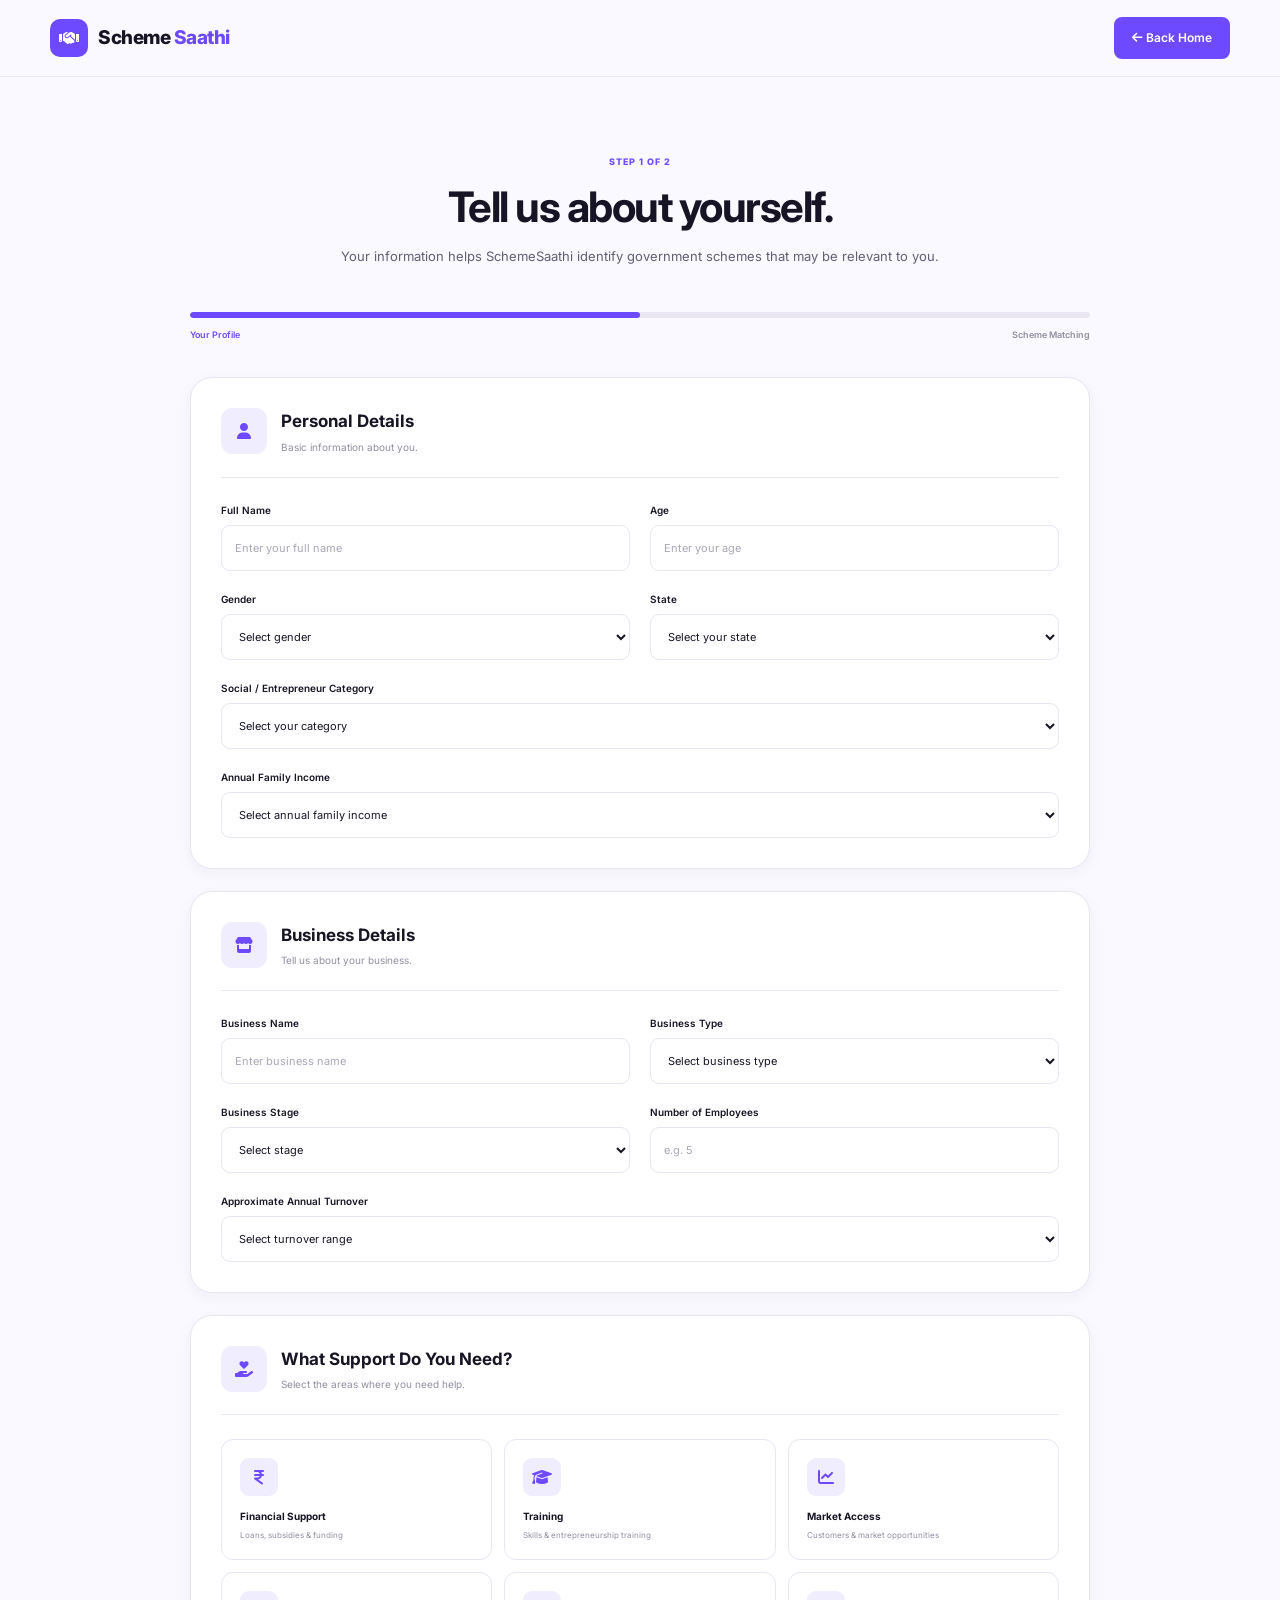
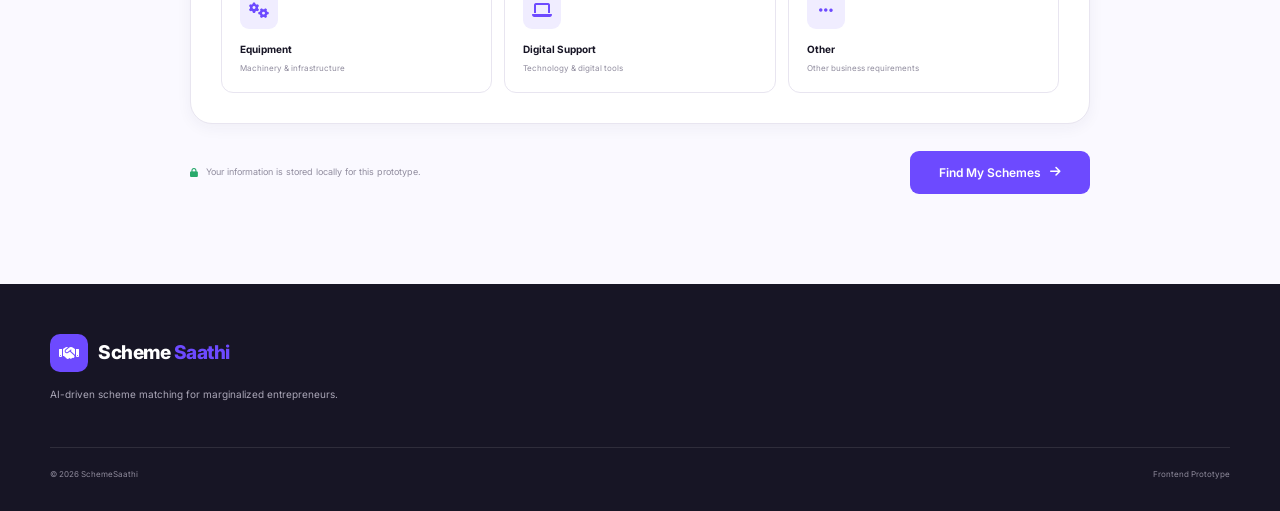
==== commit f8a1518f: "Add backend scheme matching and update project" ====
--- a/Frontend/results.html
+++ b/Frontend/results.html
@@ -341,7 +341,7 @@
 </footer>
 
 
-<script src="scheme-data.js"></script>
+
 <script src="results.js"></script>
 
 </body>
